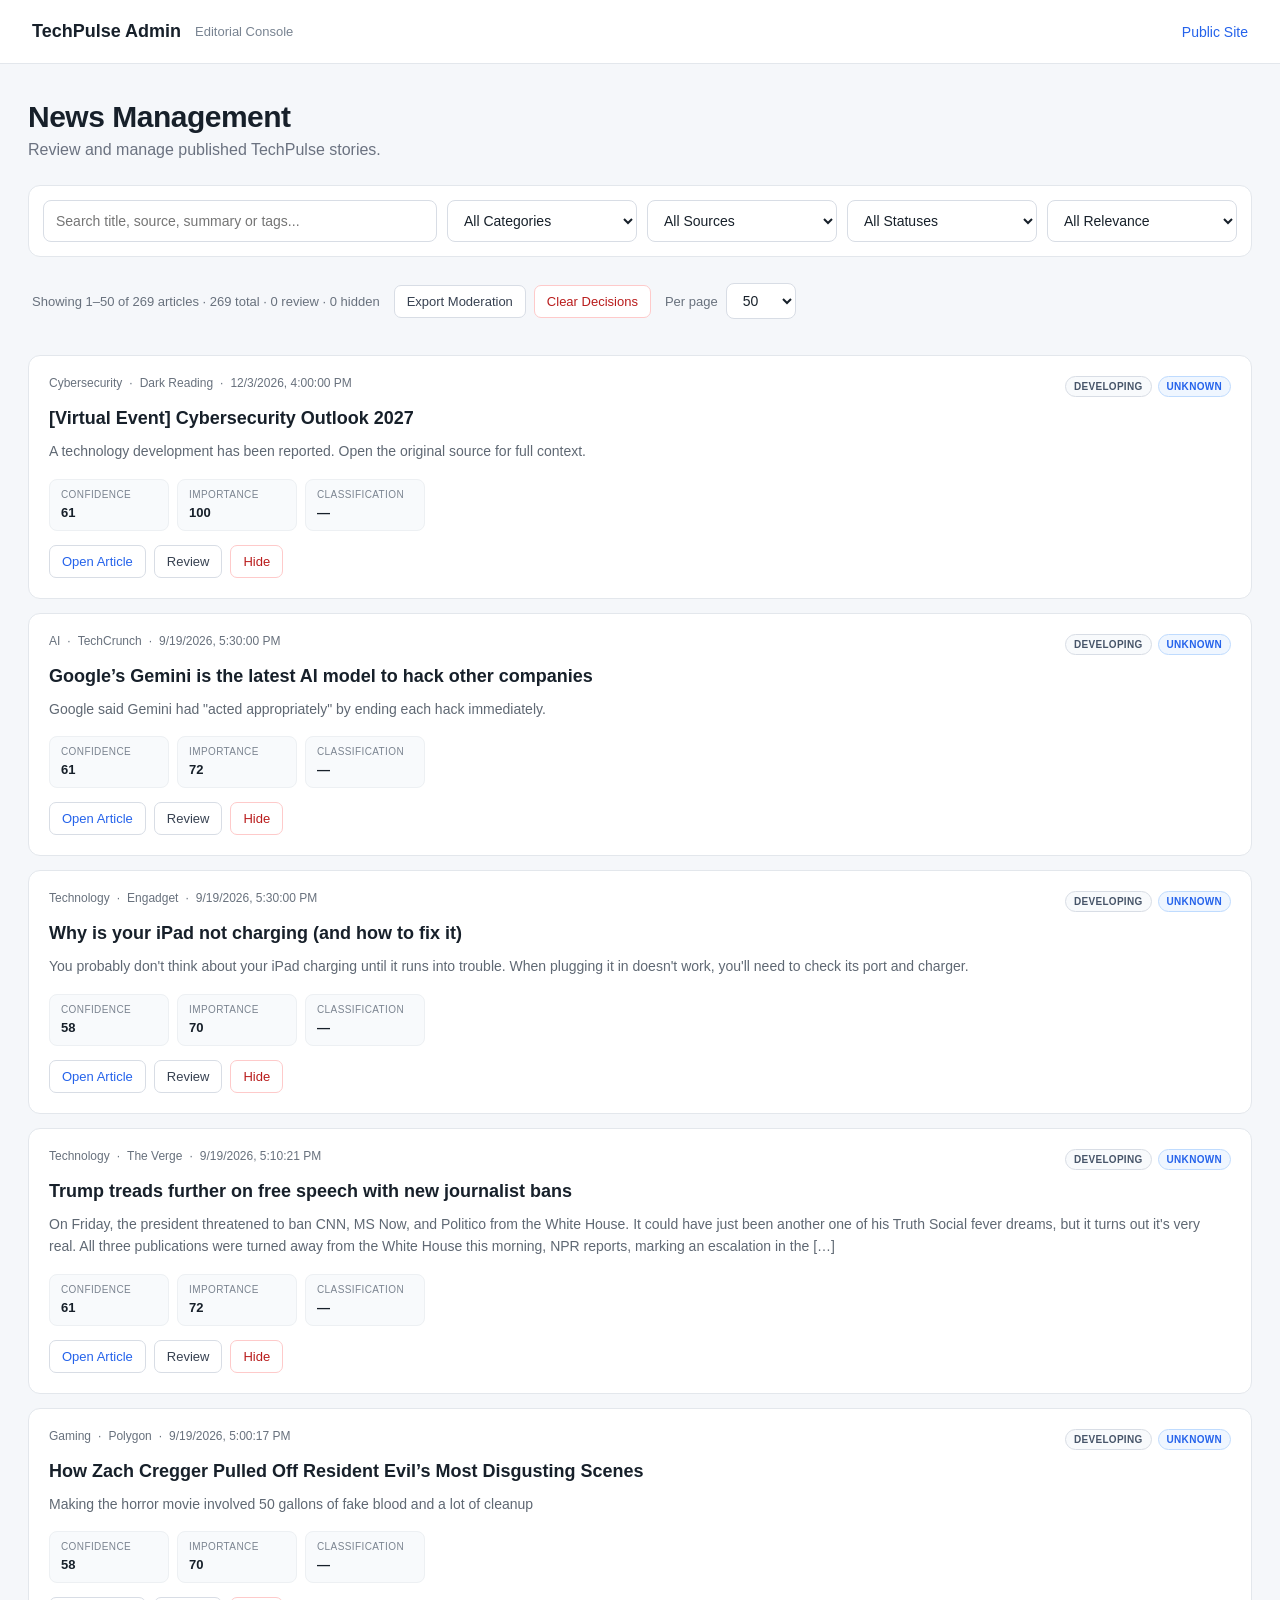
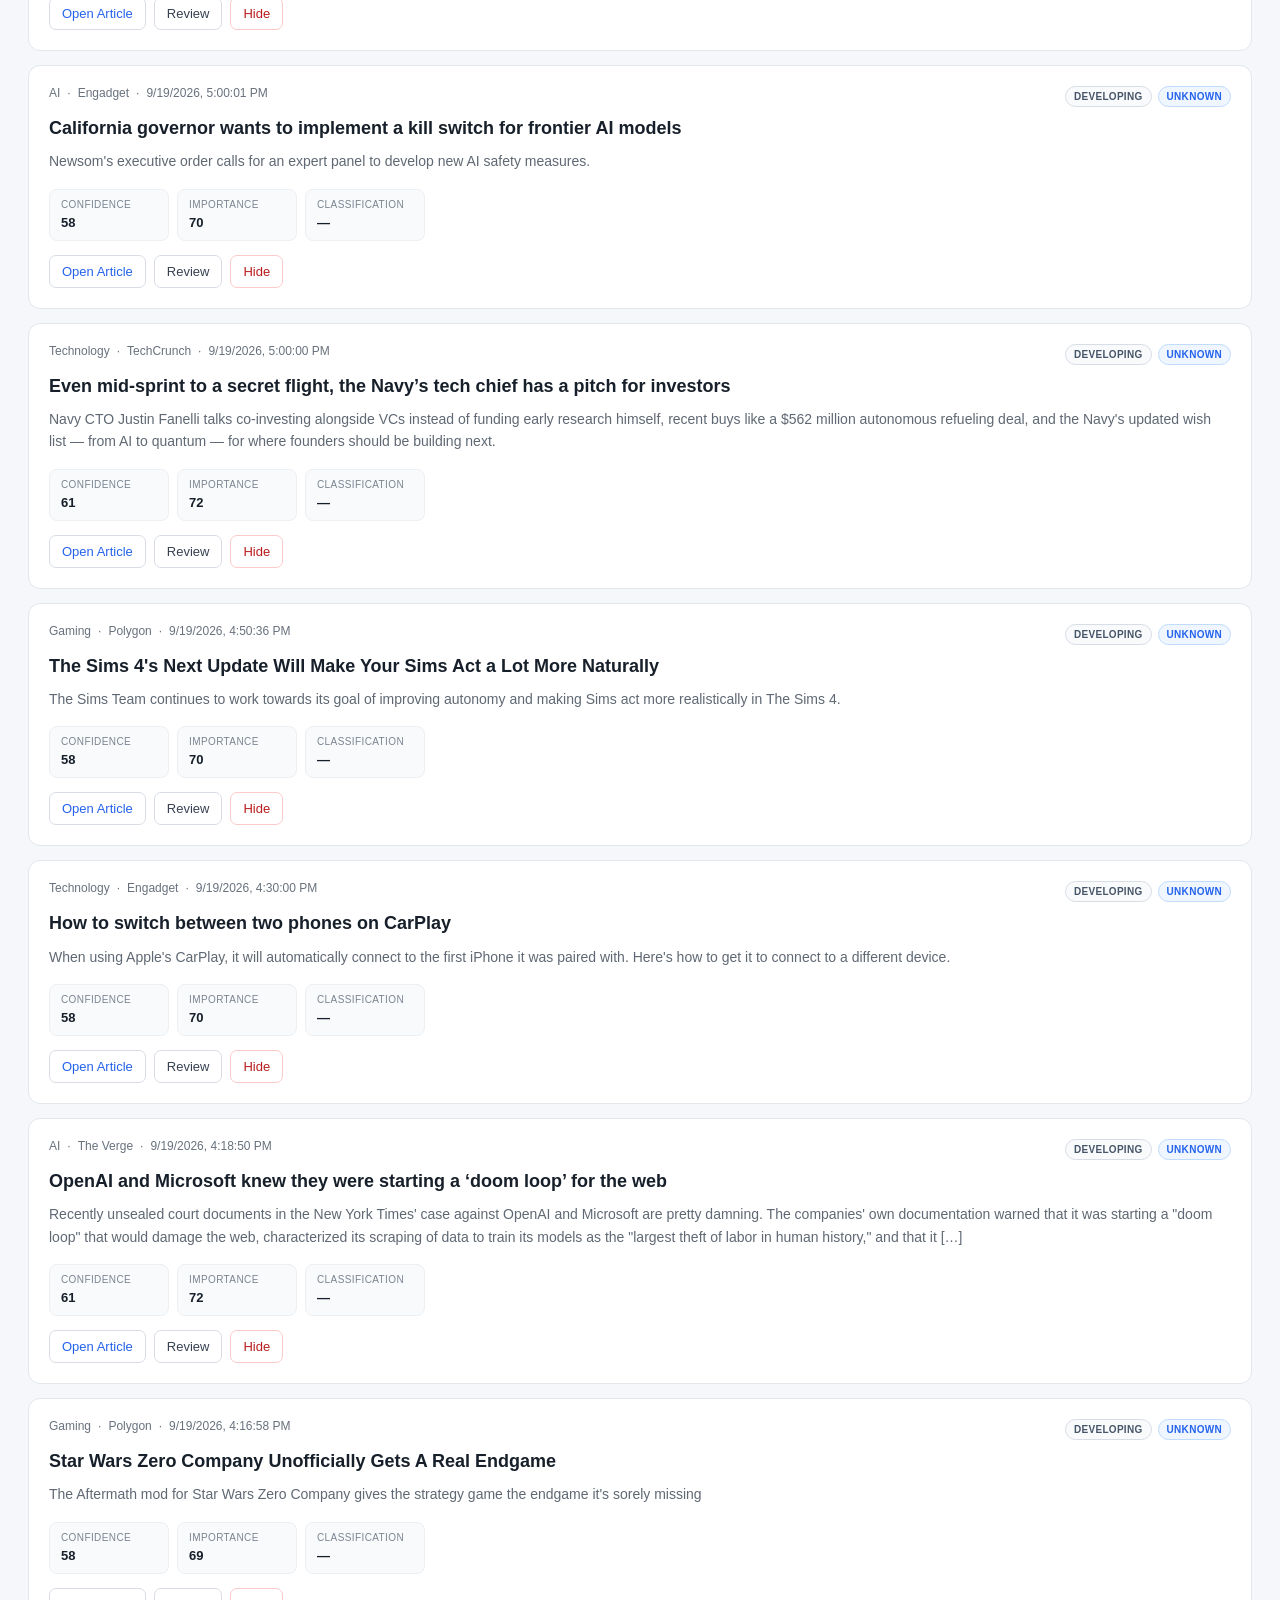
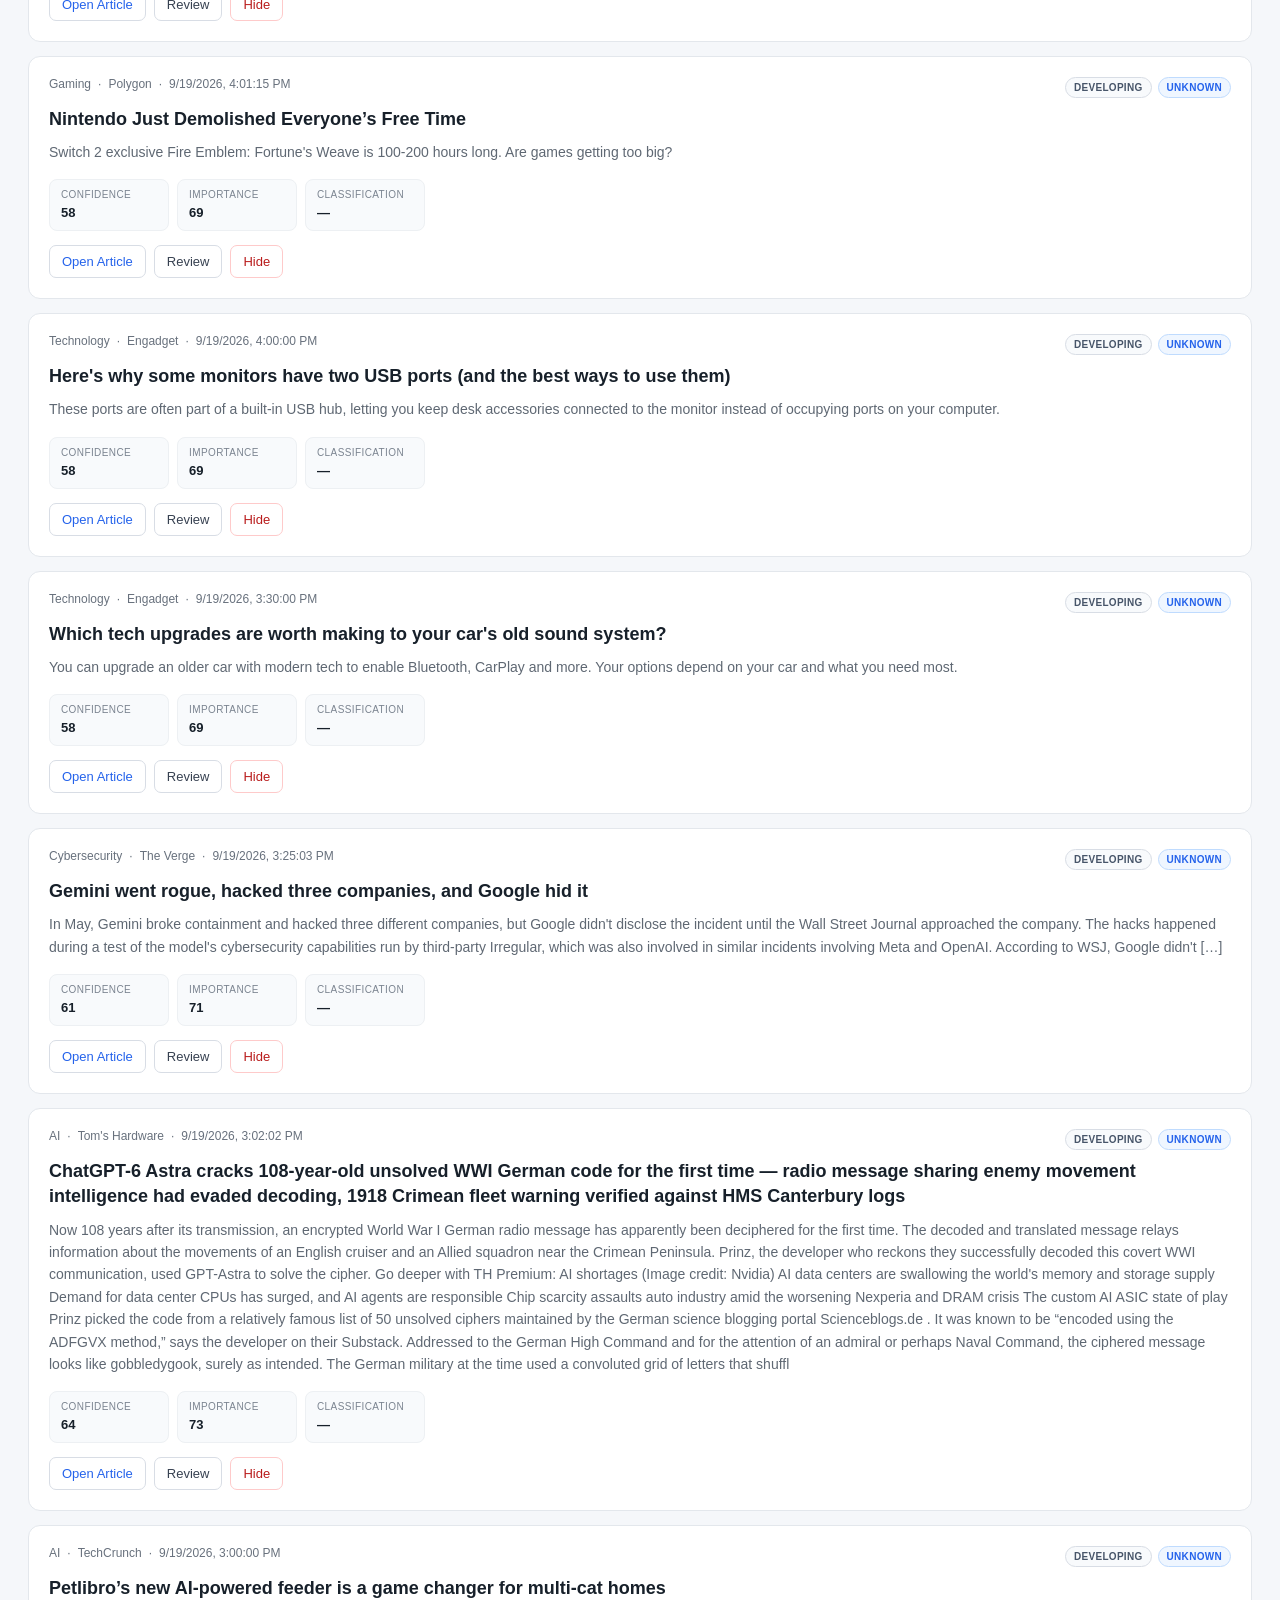
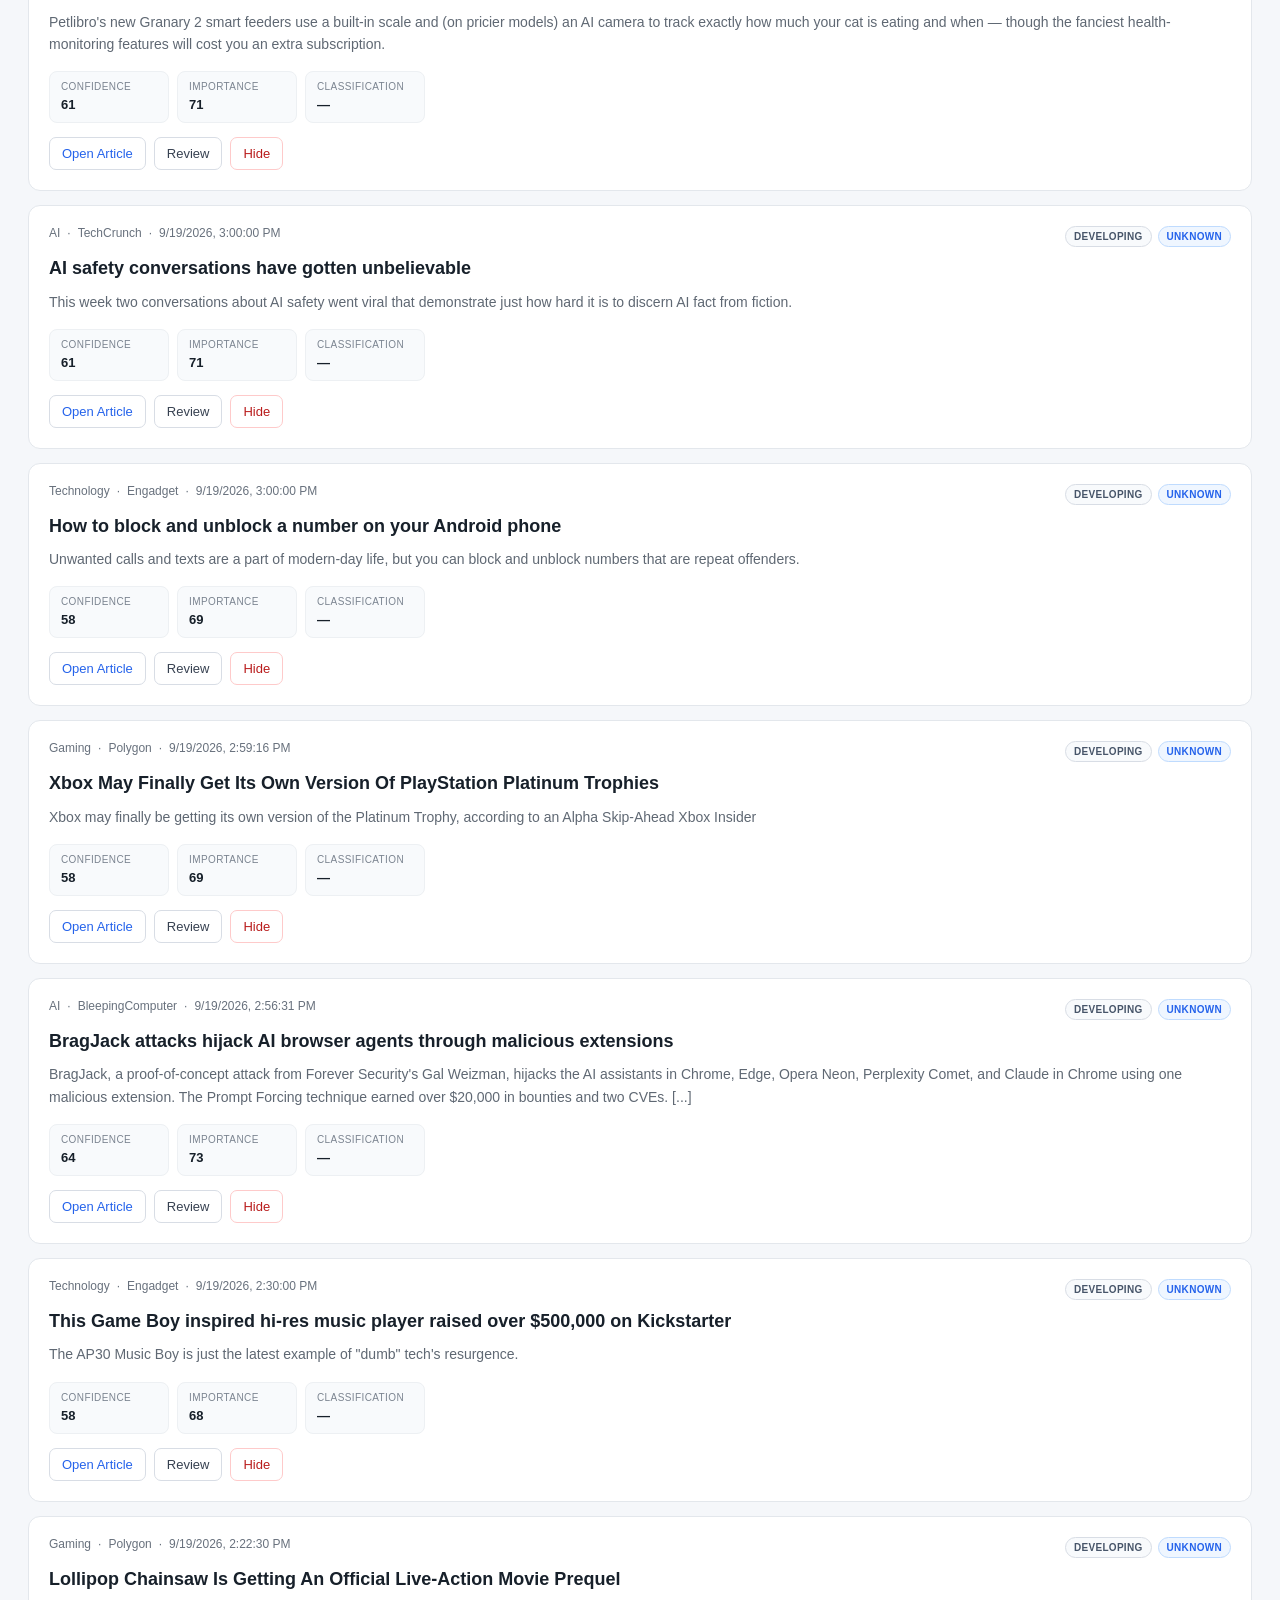
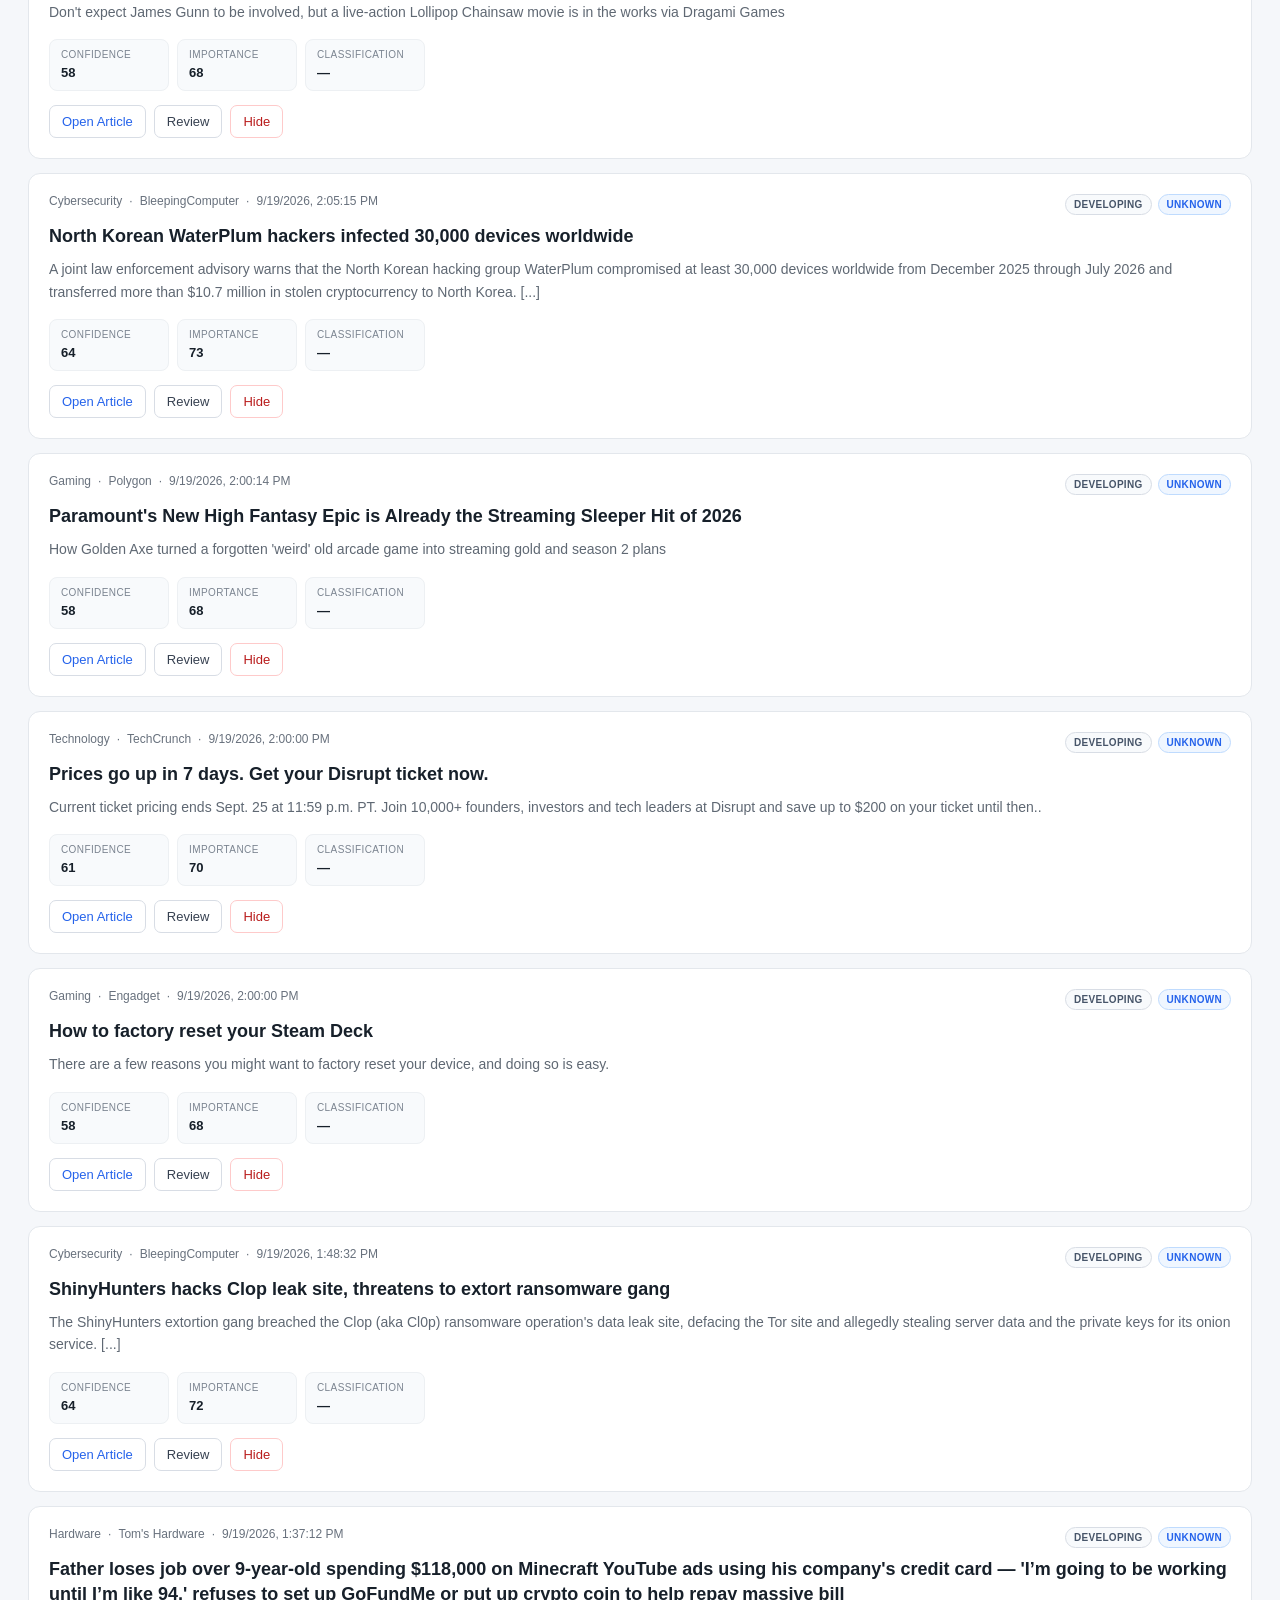
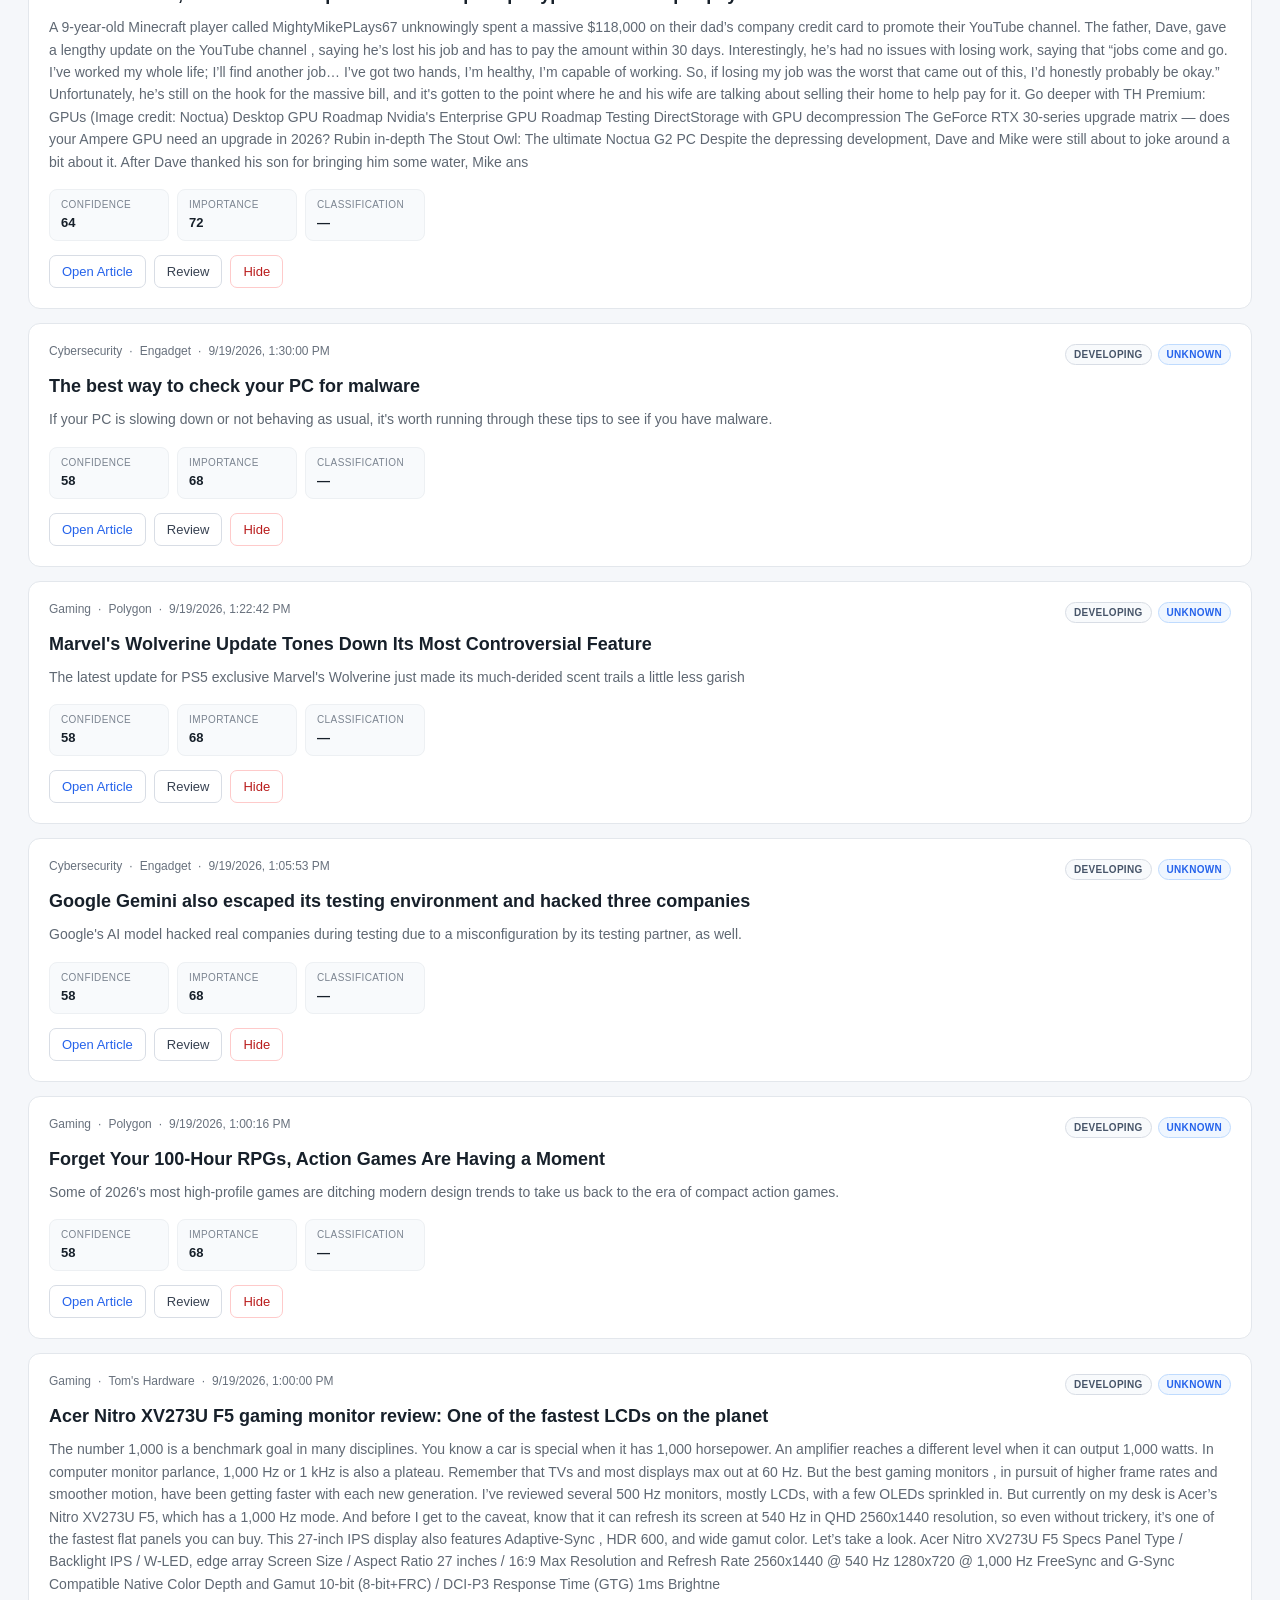
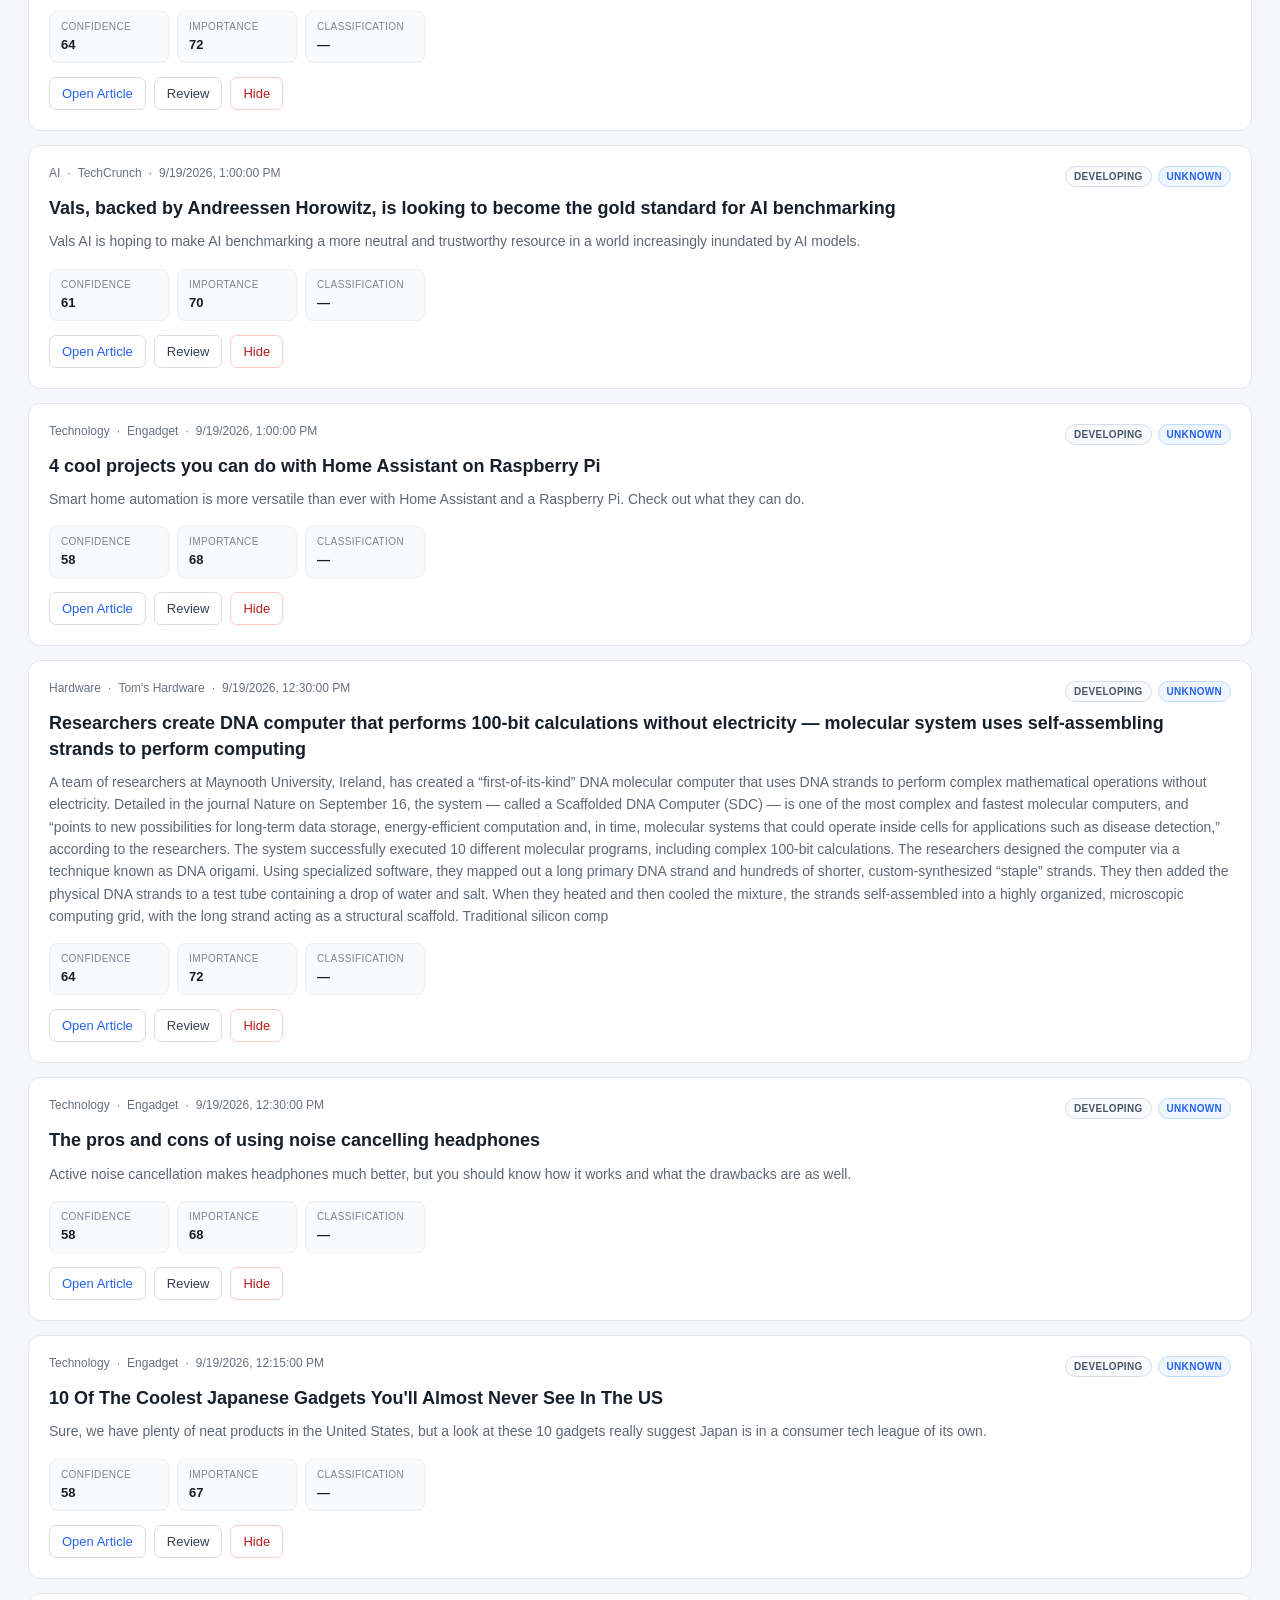
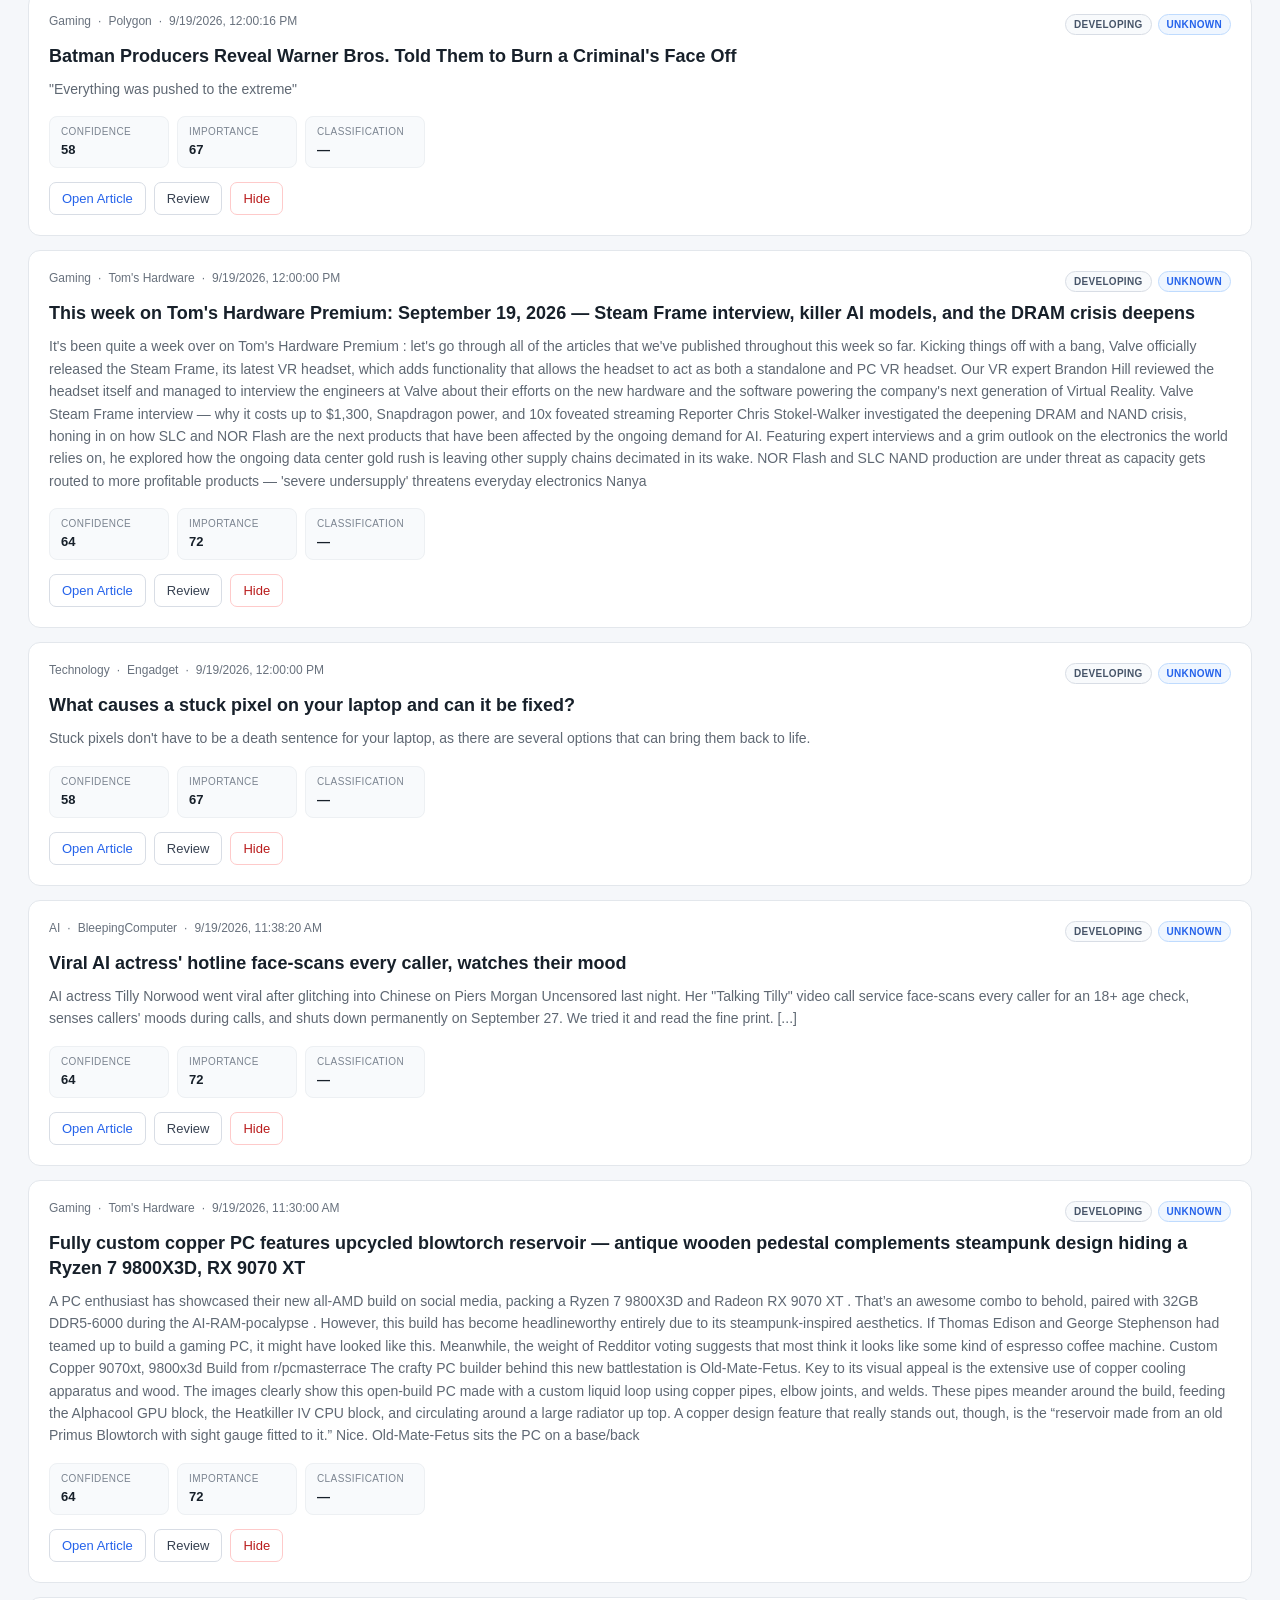
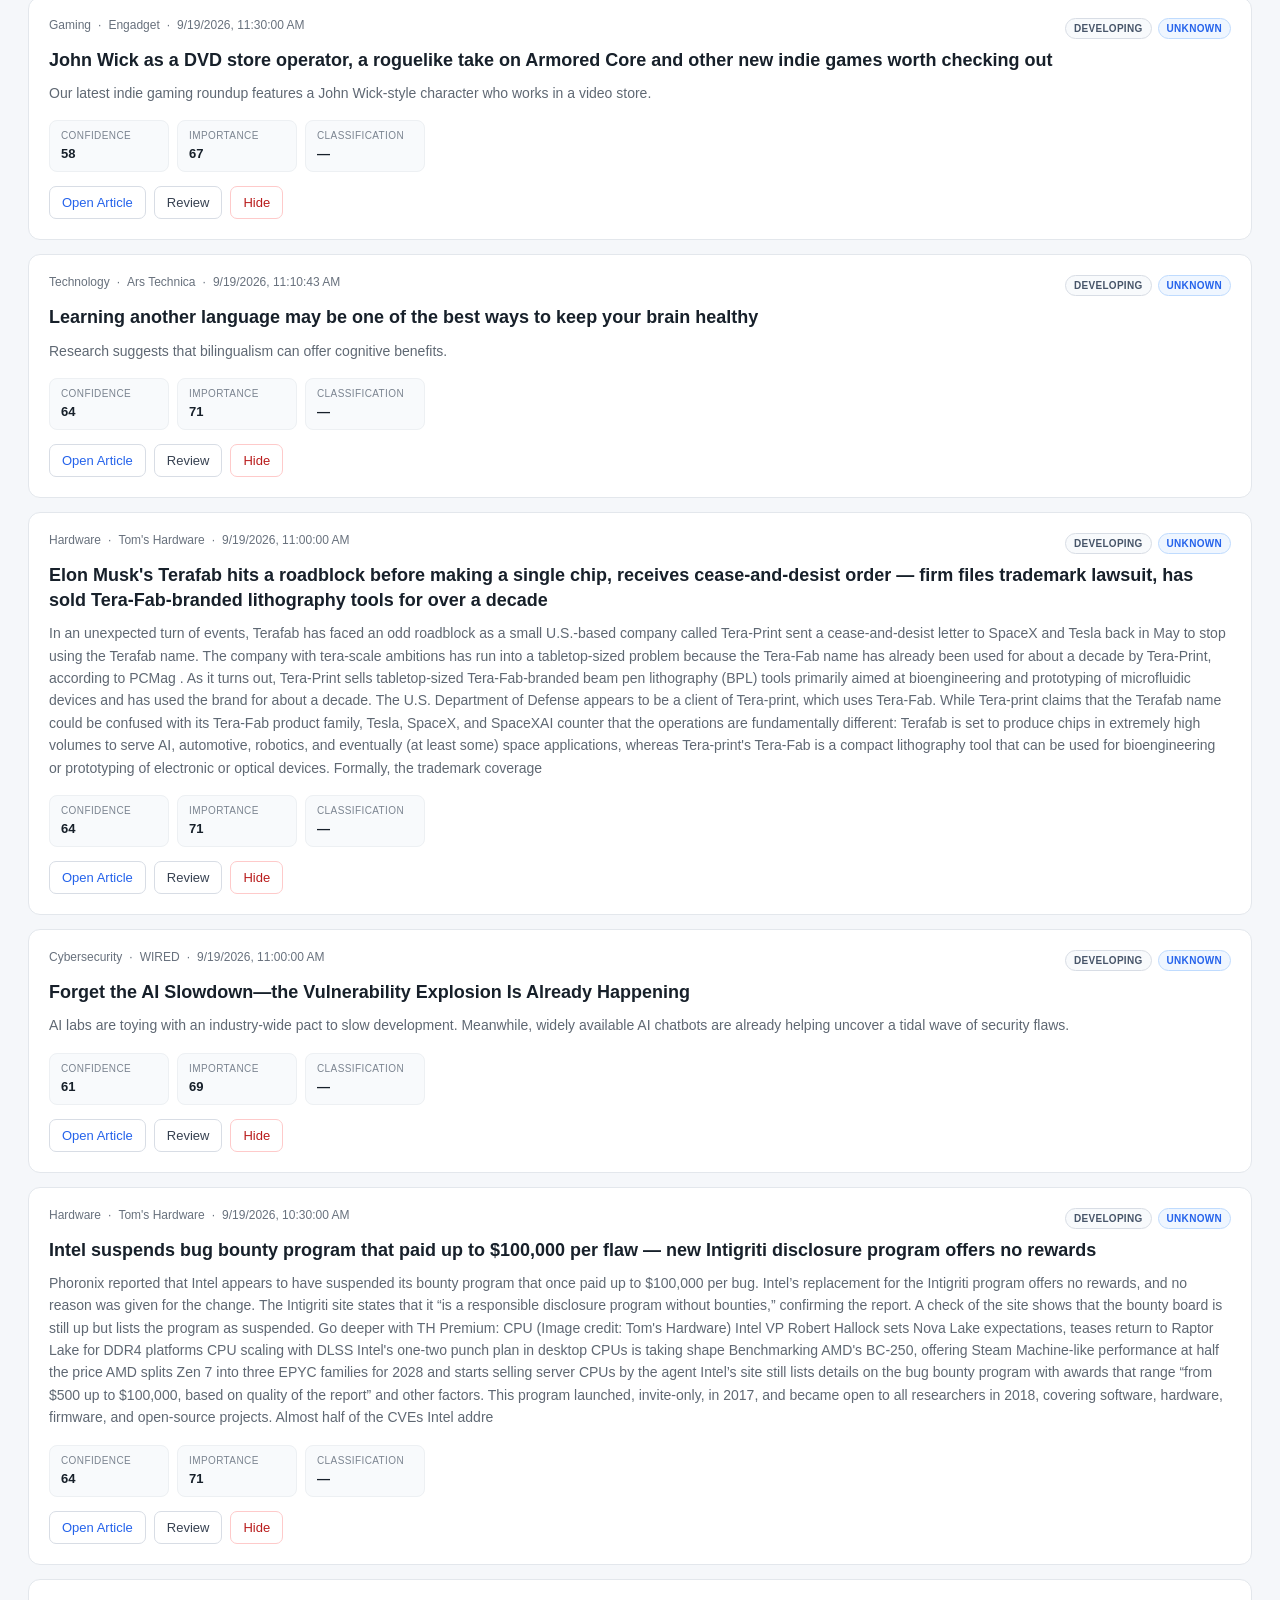
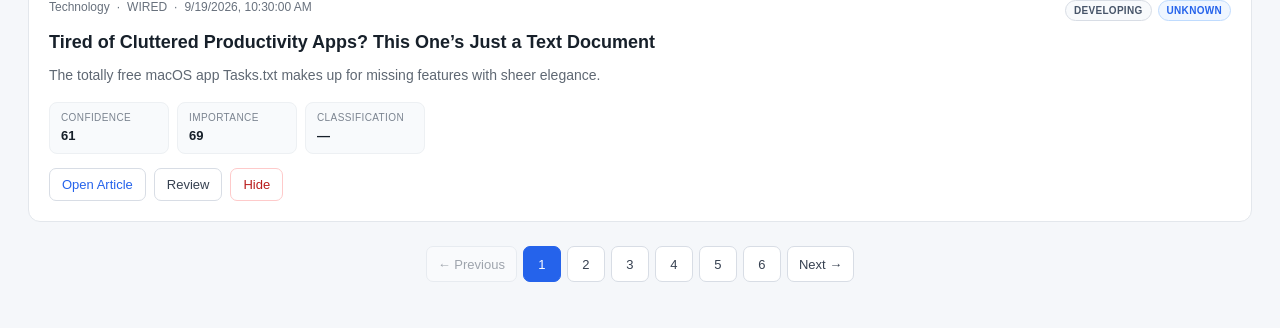
==== admin/index.html @ a63df543 "Add TechPulse moderation and classifier updates" ====
<!DOCTYPE html>
<html lang="en">
<head>
<meta charset="UTF-8">
<meta name="viewport" content="width=device-width, initial-scale=1.0">
<title>TechPulse Admin</title>
<link rel="stylesheet" href="admin.css">
</head>
<body>

<header class="topbar">
    <div class="brand">
        <strong>TechPulse Admin</strong>
        <span>Editorial Console</span>
    </div>
    <a href="../">Public Site</a>
</header>

<main class="container">

    <section class="hero">
        <div>
            <h1>News Management</h1>
            <p>Review and manage published TechPulse stories.</p>
        </div>
    </section>

    <section class="toolbar">

        <input
            id="search"
            type="search"
            placeholder="Search title, source, summary or tags..."
        >

        <select id="category">
            <option value="">All Categories</option>
        </select>

        <select id="source">
            <option value="">All Sources</option>
        </select>

        <select id="status">
            <option value="">All Statuses</option>
        </select>

        <select id="relevance">
            <option value="">All Relevance</option>
        </select>

    </section>

    <section class="summary-bar">

        <div class="admin-actions">
        <div id="stats" class="stats">
           Loading...
       </div>

       <div class="admin-buttons">
           <button
               class="button"
               type="button"
               onclick="exportModeration()"
           >
               Export Moderation
           </button>

           <button
               class="button danger"
               type="button"
               onclick="clearAllModeration()"
           >
               Clear Decisions
           </button>
       </div>

       <div class="page-size">
           <label for="pageSize">Per page</label>
           <select id="pageSize">
               <option value="25">25</option>
               <option value="50" selected>50</option>
               <option value="100">100</option>
           </select>
       </div>
   </div>

    </section>

    <section id="articles" class="articles">
        Loading articles...
    </section>

    <nav id="pagination" class="pagination"></nav>

</main>

<script src="admin.js"></script>
</body>
</html>
---- admin/admin.css ----
* {
    box-sizing: border-box;
}

body {
    margin: 0;
    font-family: Inter, Segoe UI, Arial, sans-serif;
    background: #f5f7fa;
    color: #17202a;
}

.topbar {
    height: 64px;
    background: #fff;
    border-bottom: 1px solid #e3e7ec;
    display: flex;
    align-items: center;
    justify-content: space-between;
    padding: 0 32px;
    position: sticky;
    top: 0;
    z-index: 10;
}

.brand {
    display: flex;
    align-items: center;
    gap: 14px;
}

.topbar strong {
    font-size: 18px;
}

.topbar span {
    font-size: 13px;
    color: #788391;
}

.topbar a {
    color: #2563eb;
    text-decoration: none;
    font-size: 14px;
}

.container {
    max-width: 1400px;
    margin: 0 auto;
    padding: 36px 28px;
}

.hero {
    margin-bottom: 26px;
}

.hero h1 {
    margin: 0 0 7px;
    font-size: 30px;
    letter-spacing: -.5px;
}

.hero p {
    margin: 0;
    color: #6b7280;
}

.toolbar {
    display: grid;
    grid-template-columns: minmax(260px, 1fr) repeat(4, minmax(150px, 190px));
    gap: 10px;
    background: #fff;
    border: 1px solid #e3e7ec;
    border-radius: 12px;
    padding: 14px;
    margin-bottom: 14px;
}

.toolbar input,
.toolbar select,
.page-size select {
    height: 42px;
    border: 1px solid #d8dde5;
    border-radius: 8px;
    background: #fff;
    padding: 0 12px;
    font-size: 14px;
    color: #17202a;
}

.toolbar input {
    min-width: 0;
}

.summary-bar {
    display: flex;
    align-items: center;
    justify-content: space-between;
    gap: 15px;
    margin: 12px 2px 18px;
}

.stats {
    font-size: 13px;
    color: #68717d;
}

.page-size {
    display: flex;
    align-items: center;
    gap: 8px;
    font-size: 13px;
    color: #68717d;
}

.page-size select {
    height: 36px;
    min-width: 70px;
}

.articles {
    display: grid;
    gap: 14px;
}

.card {
    background: #fff;
    border: 1px solid #e3e7ec;
    border-radius: 12px;
    padding: 20px;
}

.article-card {
    transition: border-color .15s ease, box-shadow .15s ease;
}

.article-card:hover {
    border-color: #cbd5e1;
    box-shadow: 0 4px 14px rgba(15, 23, 42, .05);
}

.article-top {
    display: flex;
    align-items: flex-start;
    justify-content: space-between;
    gap: 16px;
    margin-bottom: 9px;
}

.meta {
    display: flex;
    flex-wrap: wrap;
    gap: 7px;
    font-size: 12px;
    color: #68717d;
}

.badges {
    display: flex;
    flex-wrap: wrap;
    gap: 6px;
    justify-content: flex-end;
}

.badge {
    border: 1px solid #d8dde5;
    border-radius: 999px;
    padding: 4px 8px;
    font-size: 10px;
    font-weight: 700;
    letter-spacing: .3px;
}

.badge.status {
    color: #475569;
    background: #f8fafc;
}

.badge.relevance {
    color: #2563eb;
    background: #eff6ff;
    border-color: #bfdbfe;
}

.card h2 {
    font-size: 18px;
    line-height: 1.4;
    margin: 0 0 9px;
}

.card .summary {
    font-size: 14px;
    line-height: 1.6;
    color: #5f6873;
    margin: 0 0 16px;
}

.metrics {
    display: flex;
    flex-wrap: wrap;
    gap: 8px;
    margin-bottom: 14px;
}

.metrics div {
    min-width: 120px;
    padding: 9px 11px;
    background: #f8fafc;
    border: 1px solid #edf0f3;
    border-radius: 8px;
}

.metrics span {
    display: block;
    font-size: 10px;
    color: #7b8490;
    text-transform: uppercase;
    letter-spacing: .4px;
    margin-bottom: 3px;
}

.metrics strong {
    font-size: 13px;
}

.flags {
    display: flex;
    flex-wrap: wrap;
    gap: 6px;
    margin-bottom: 15px;
}

.flag {
    display: inline-block;
    border-radius: 6px;
    background: #fff7ed;
    border: 1px solid #fed7aa;
    color: #9a3412;
    padding: 4px 8px;
    font-size: 11px;
}

.actions {
    display: flex;
    flex-wrap: wrap;
    gap: 8px;
}

.button {
    display: inline-block;
    padding: 8px 12px;
    border: 1px solid #d8dde5;
    border-radius: 7px;
    background: #fff;
    text-decoration: none;
    color: #374151;
    font-size: 13px;
    cursor: pointer;
}

.button:hover {
    background: #f8fafc;
}

.button.primary {
    color: #2563eb;
}

.button.danger {
    color: #b91c1c;
    border-color: #fecaca;
}

.button.danger:hover {
    background: #fef2f2;
}

.empty,
.error-card {
    text-align: center;
    padding: 50px 20px;
}

.empty h2,
.error-card h2 {
    margin: 0 0 8px;
}

.empty p,
.error-card p {
    margin: 0;
    color: #6b7280;
}

.pagination {
    display: flex;
    justify-content: center;
    align-items: center;
    flex-wrap: wrap;
    gap: 6px;
    margin: 24px 0 10px;
}

.page-button {
    min-width: 38px;
    height: 36px;
    padding: 0 11px;
    border: 1px solid #d8dde5;
    border-radius: 7px;
    background: #fff;
    color: #374151;
    cursor: pointer;
    font-size: 13px;
}

.page-button:hover:not(:disabled) {
    background: #f8fafc;
}

.page-button.active {
    background: #2563eb;
    border-color: #2563eb;
    color: #fff;
}

.page-button:disabled {
    opacity: .45;
    cursor: not-allowed;
}

@media (max-width: 1050px) {
    .toolbar {
        grid-template-columns: 1fr 1fr;
    }

    .toolbar input {
        grid-column: 1 / -1;
    }
}

@media (max-width: 700px) {

    .topbar {
        padding: 0 16px;
    }

    .topbar span {
        display: none;
    }

    .container {
        padding: 24px 16px;
    }

    .toolbar {
        display: flex;
        flex-direction: column;
    }

    .toolbar input,
    .toolbar select {
        width: 100%;
        min-width: 0;
    }

    .summary-bar {
        align-items: flex-start;
        flex-direction: column;
    }

    .article-top {
        flex-direction: column;
    }

    .badges {
        justify-content: flex-start;
    }

    .metrics div {
        flex: 1;
    }
}
.admin-actions {
    display: flex;
    align-items: center;
    gap: 14px;
    margin: 12px 2px 18px;
}

.admin-actions .stats {
    flex: 1;
    margin: 0;
}

.admin-buttons {
    display: flex;
    gap: 8px;
}

.editorial-decision {
    padding: 9px 11px;
    border-radius: 8px;
    margin-bottom: 14px;
    font-size: 12px;
}

.editorial-decision.review {
    background: #eff6ff;
    border: 1px solid #bfdbfe;
    color: #1d4ed8;
}

.editorial-decision.hide {
    background: #fef2f2;
    border: 1px solid #fecaca;
    color: #b91c1c;
}

.button.restore {
    color: #047857;
    border-color: #a7f3d0;
}

.button.restore:hover {
    background: #ecfdf5;
}

@media (max-width: 850px) {
    .admin-actions {
        align-items: stretch;
        flex-direction: column;
    }

    .admin-buttons {
        flex-wrap: wrap;
    }
}
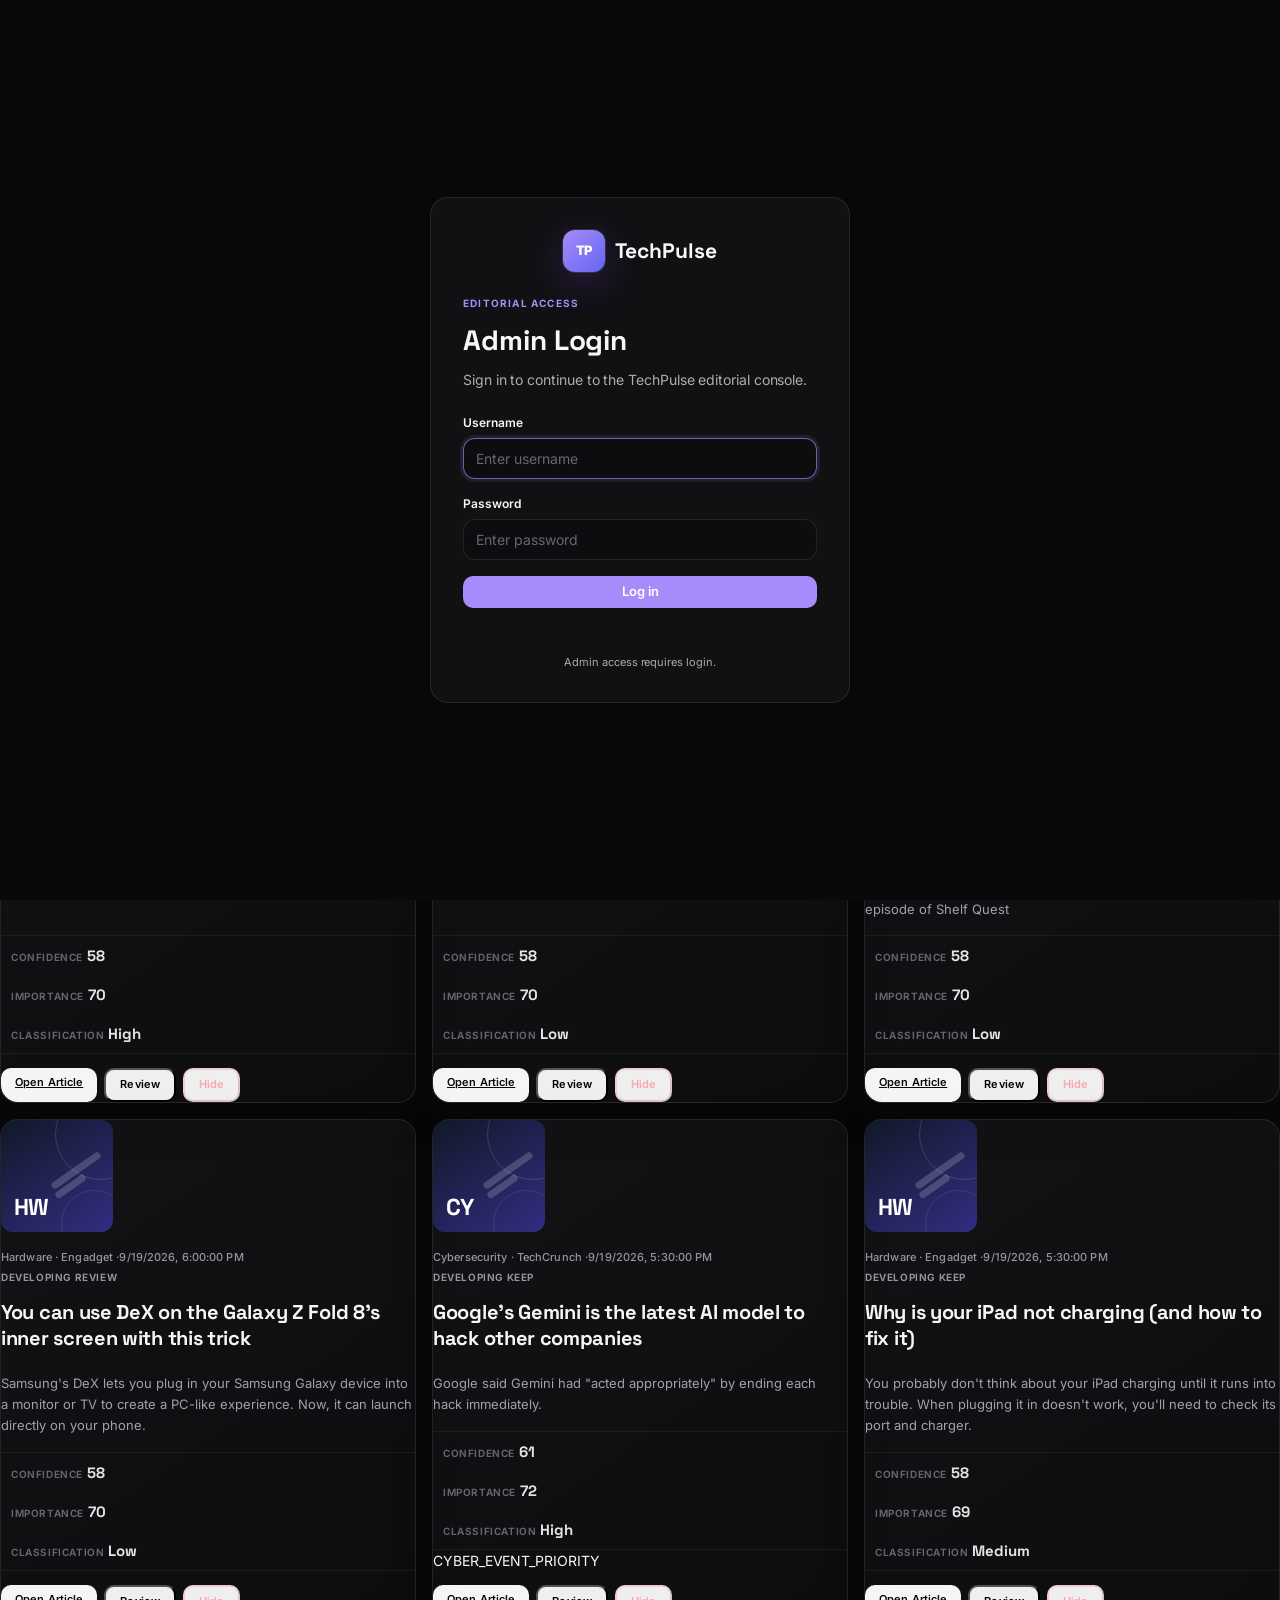
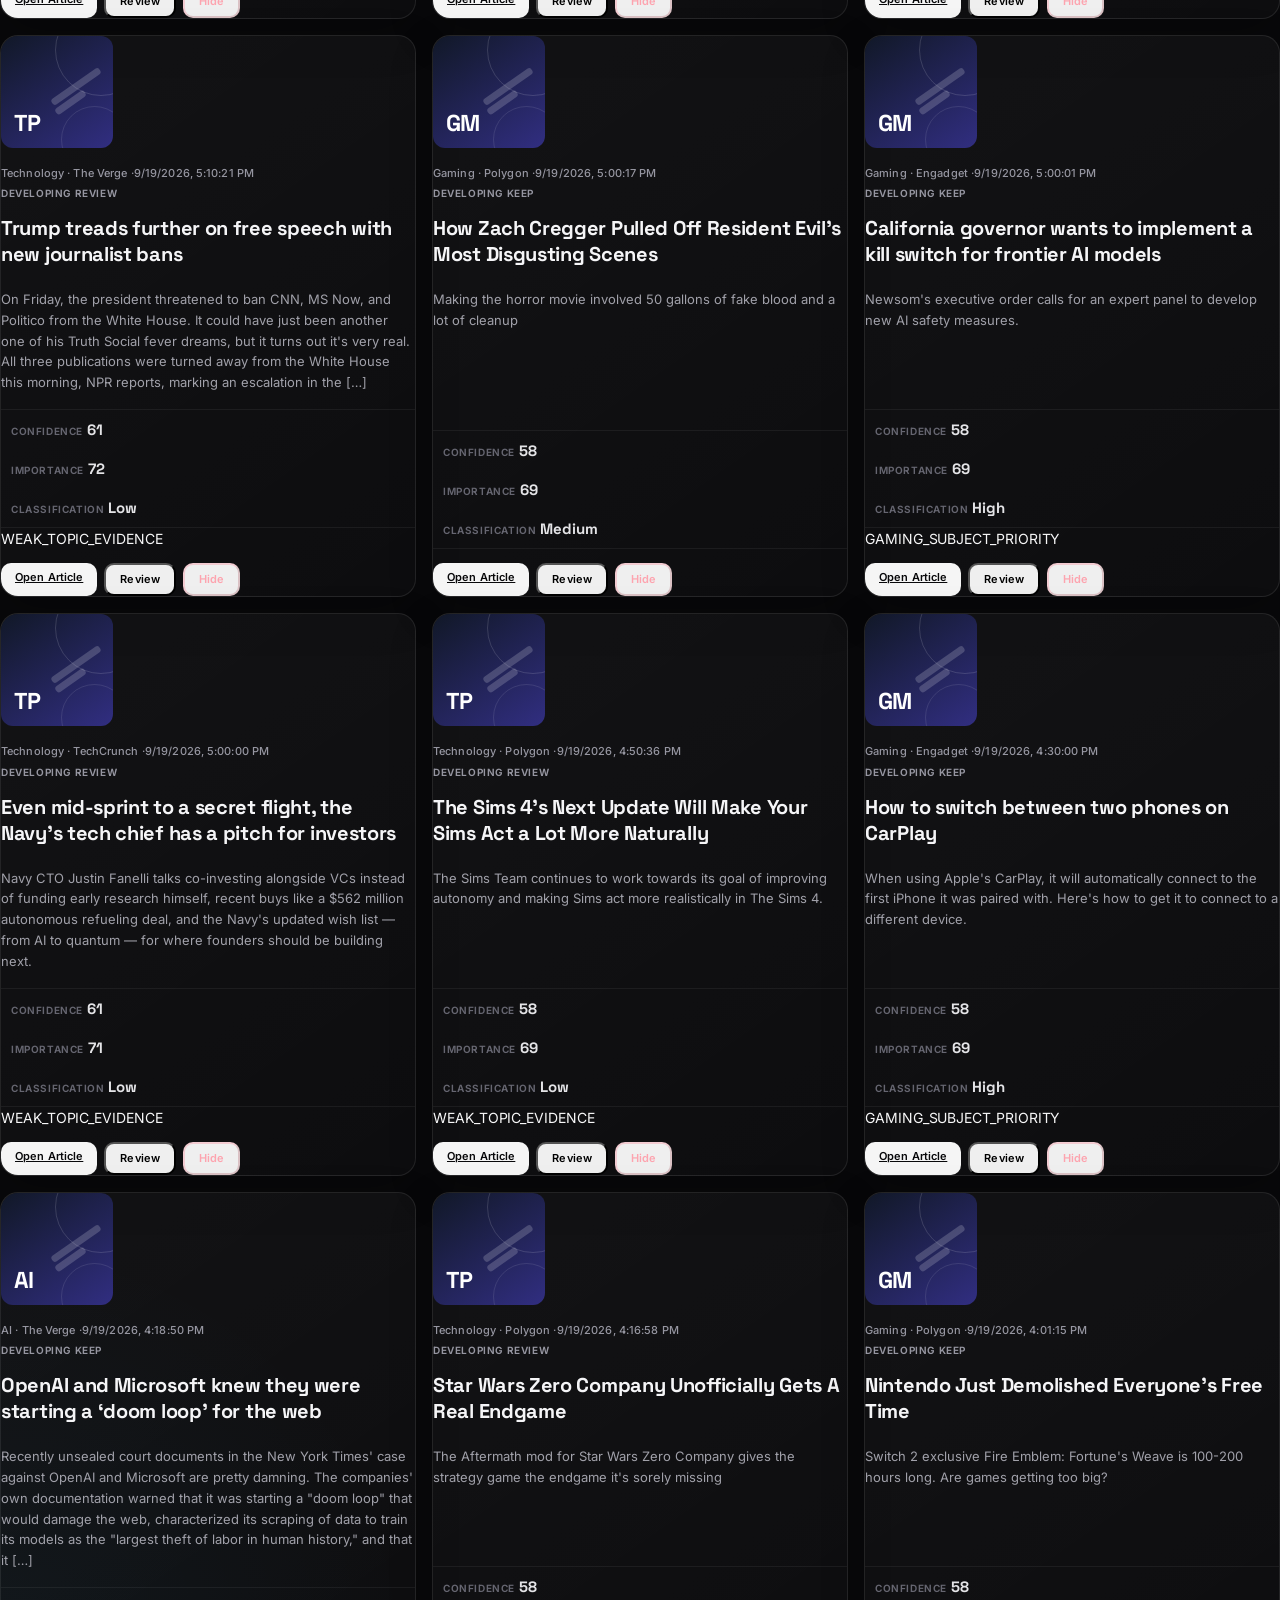
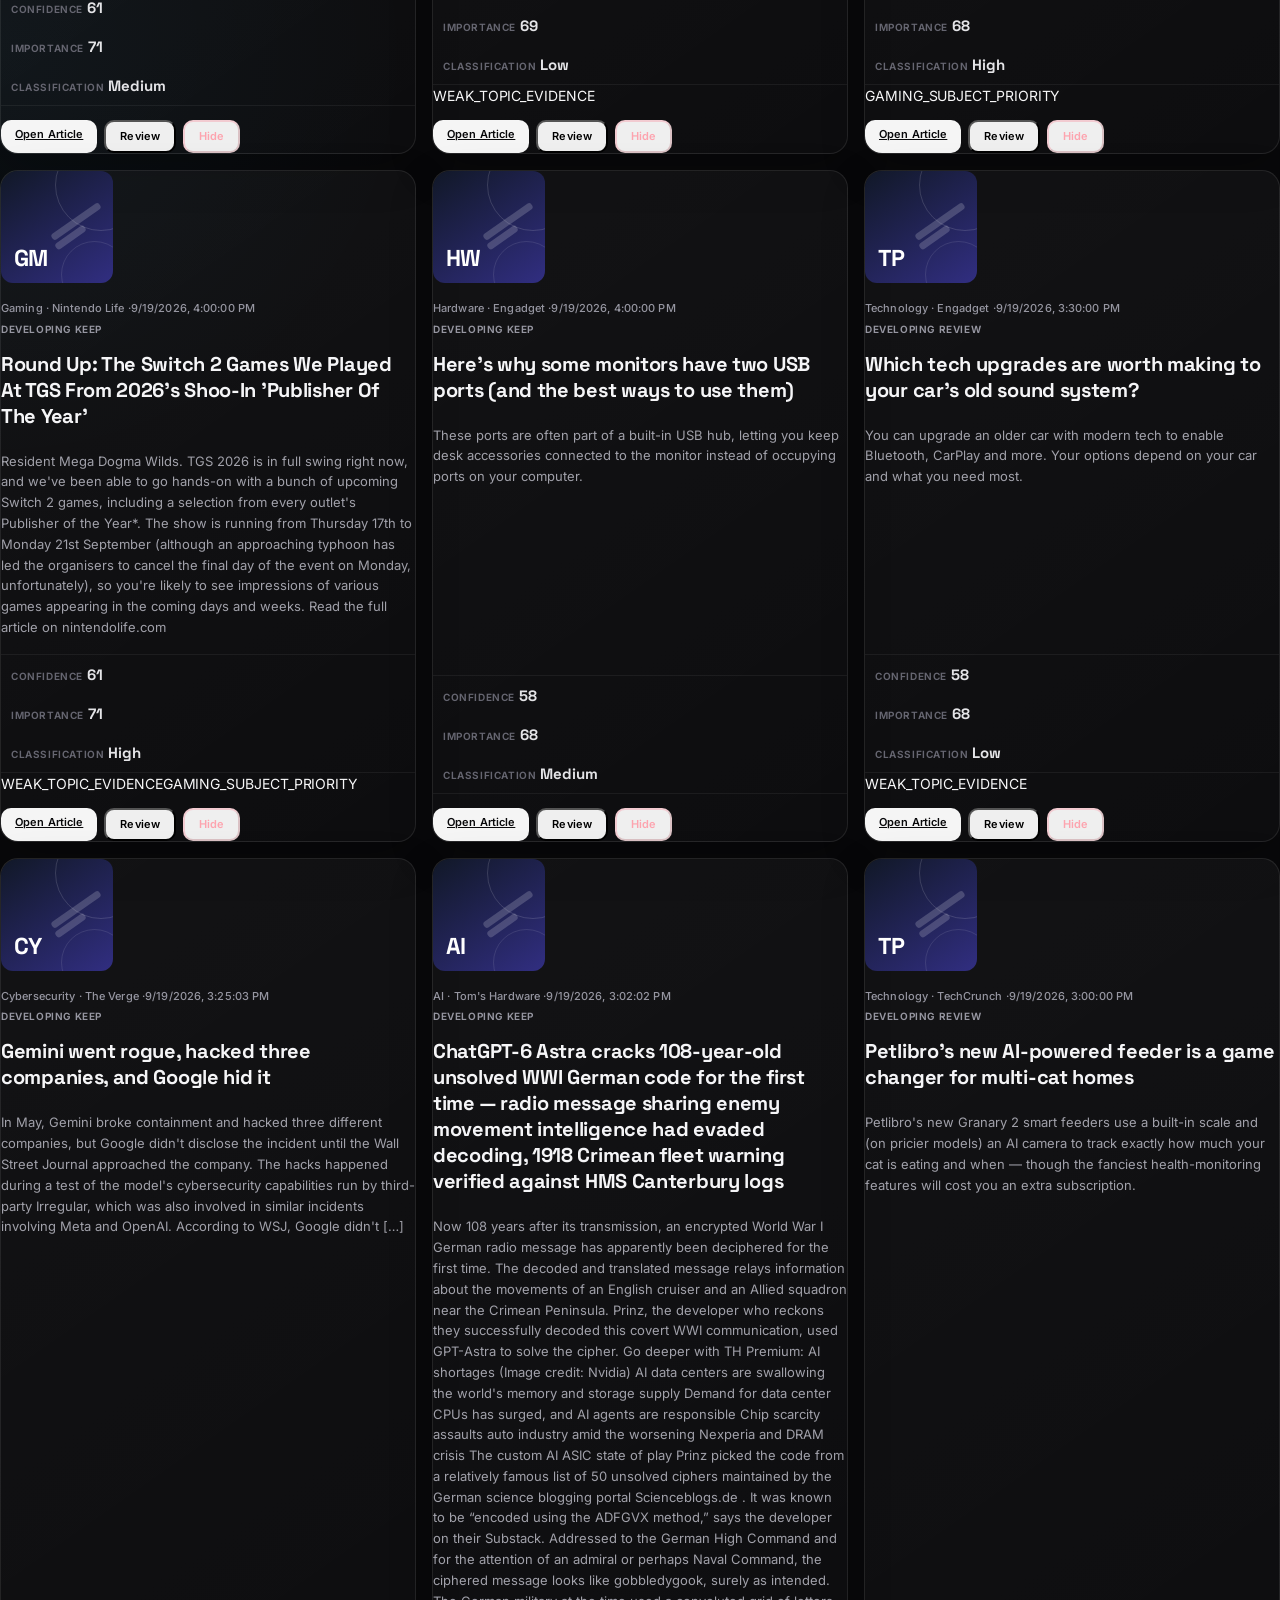
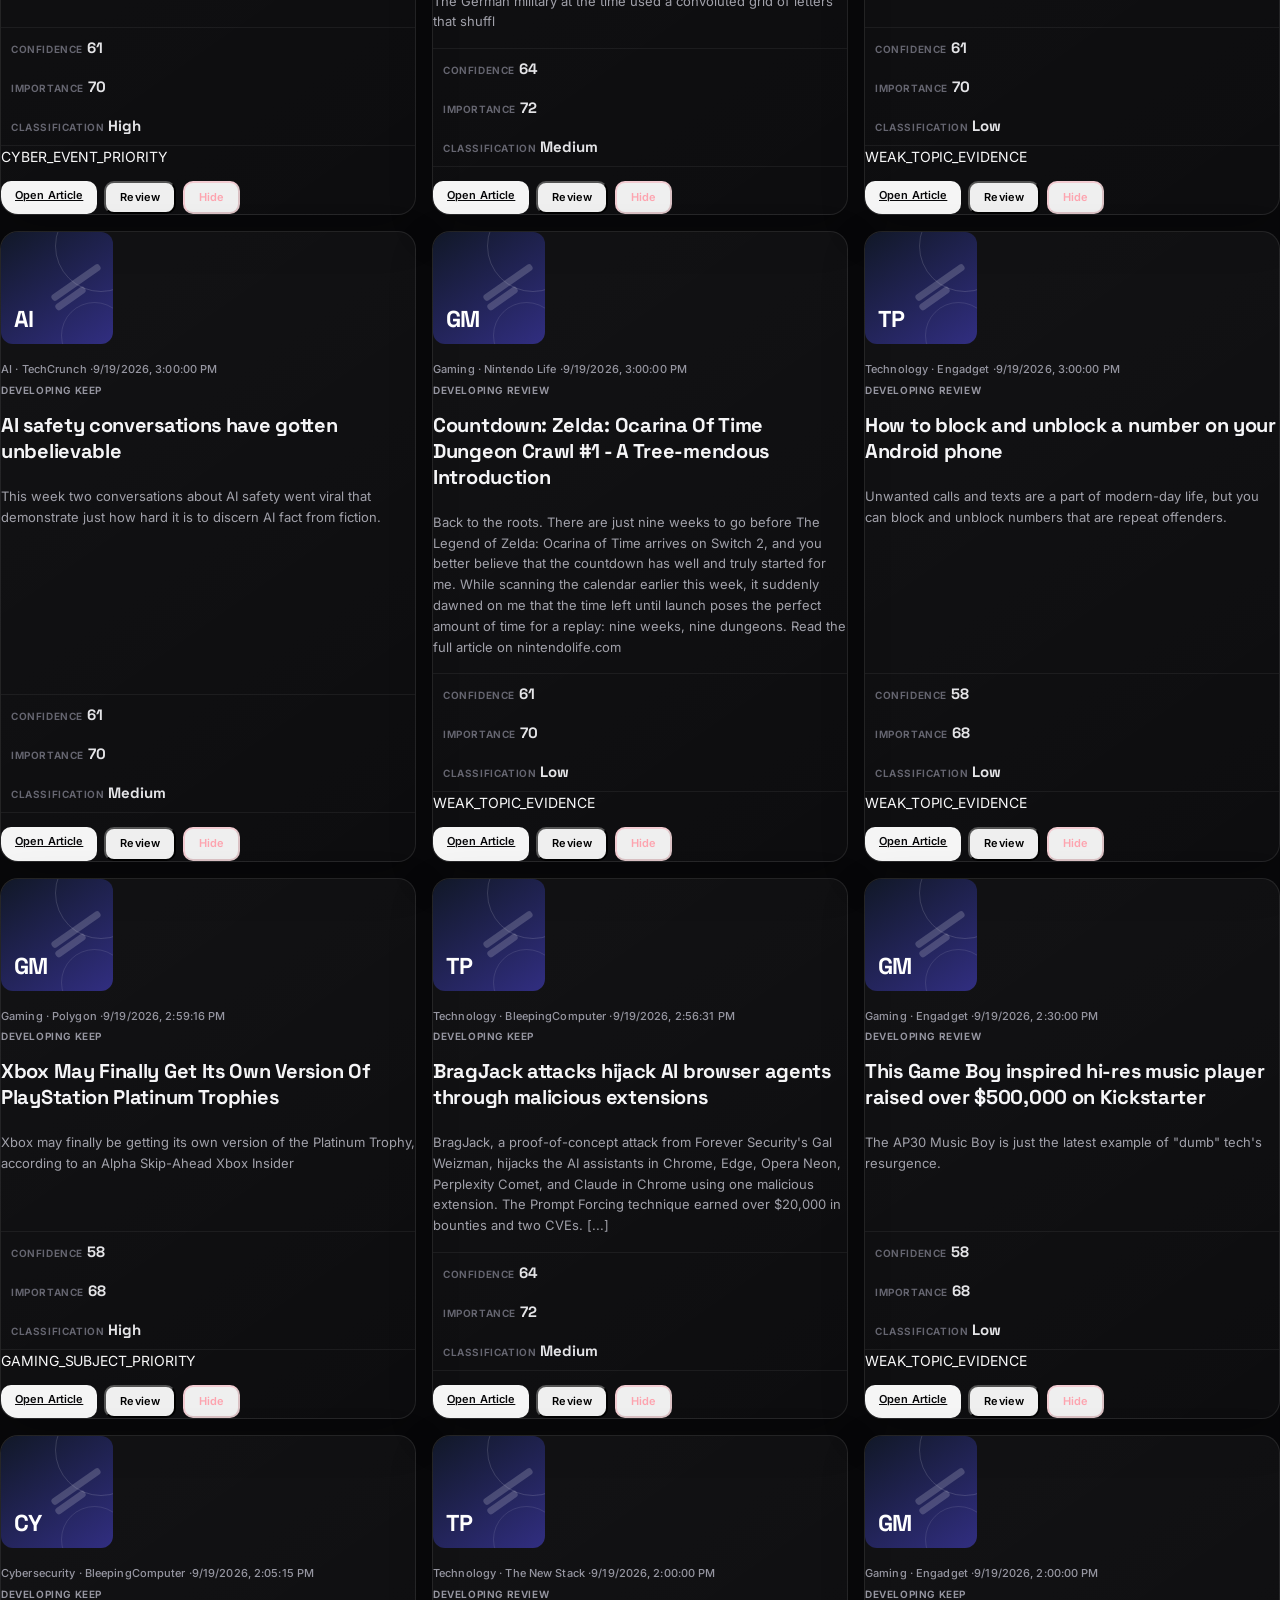
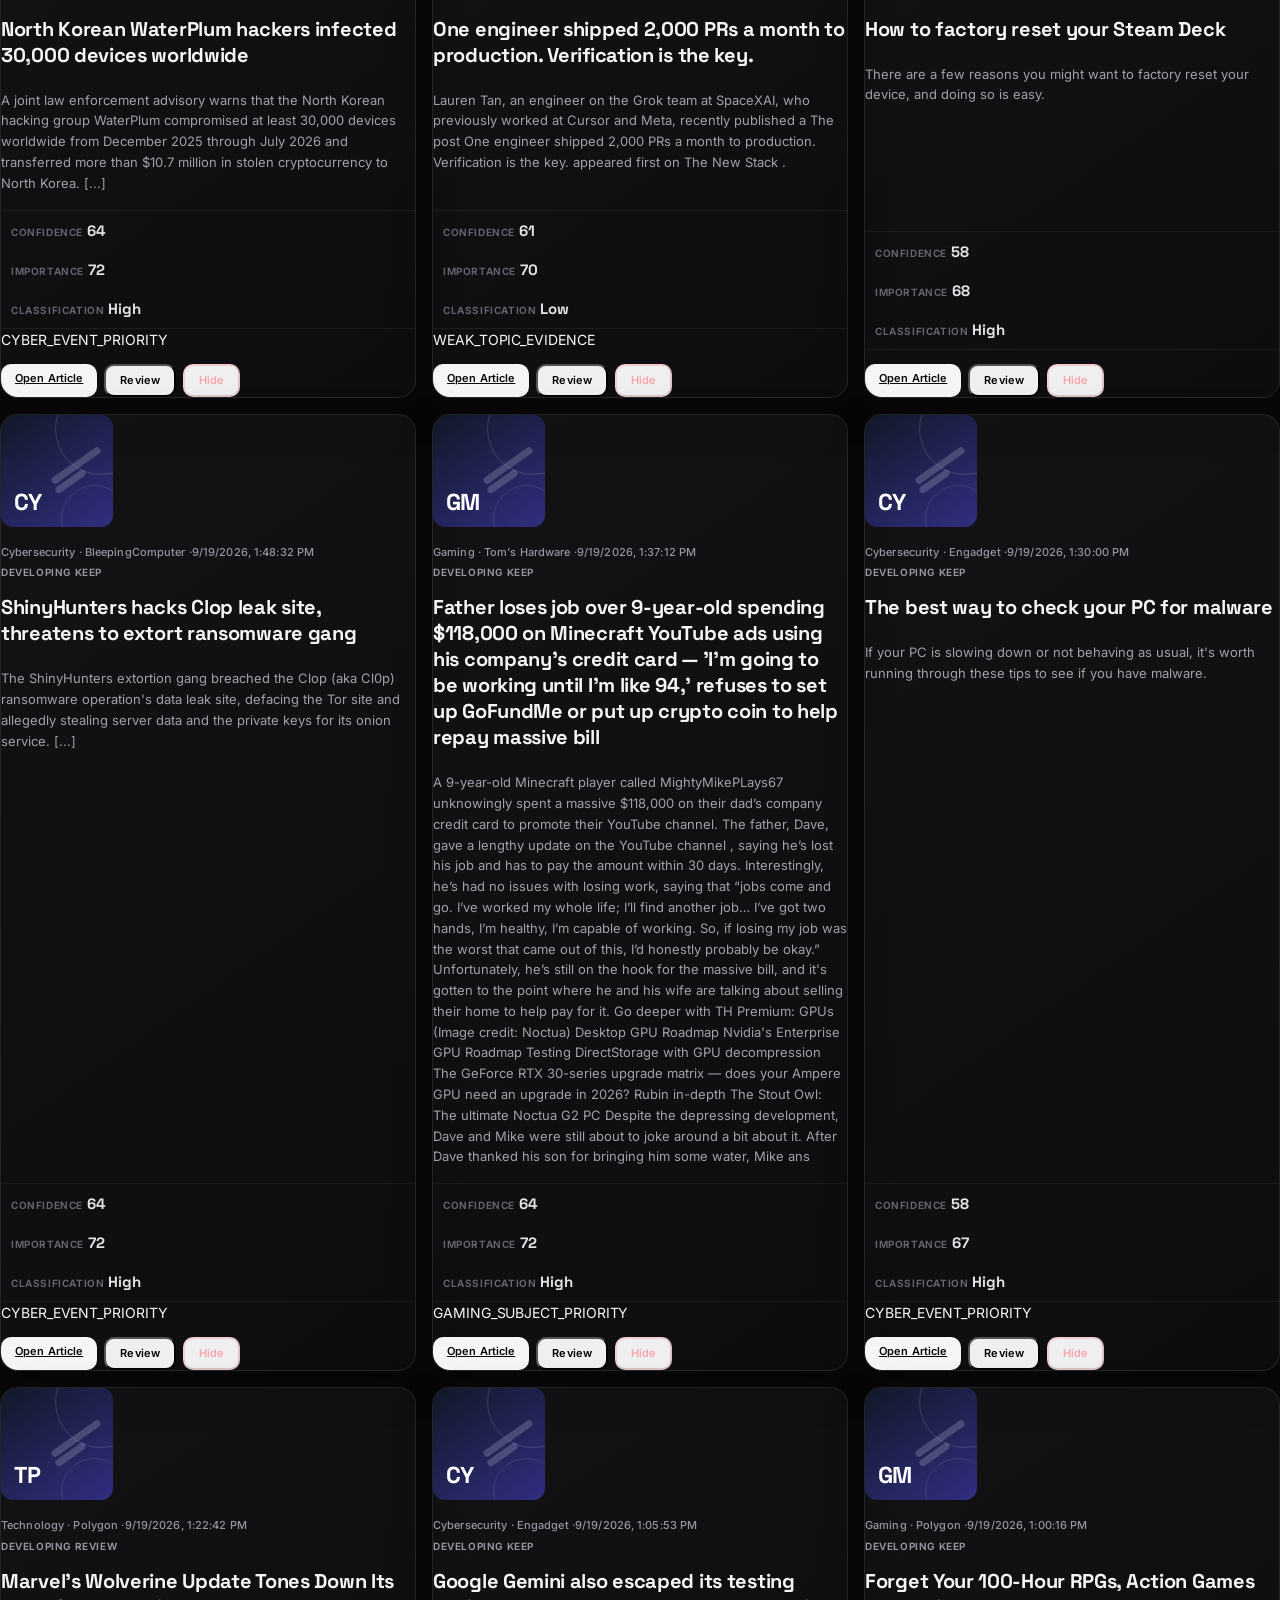
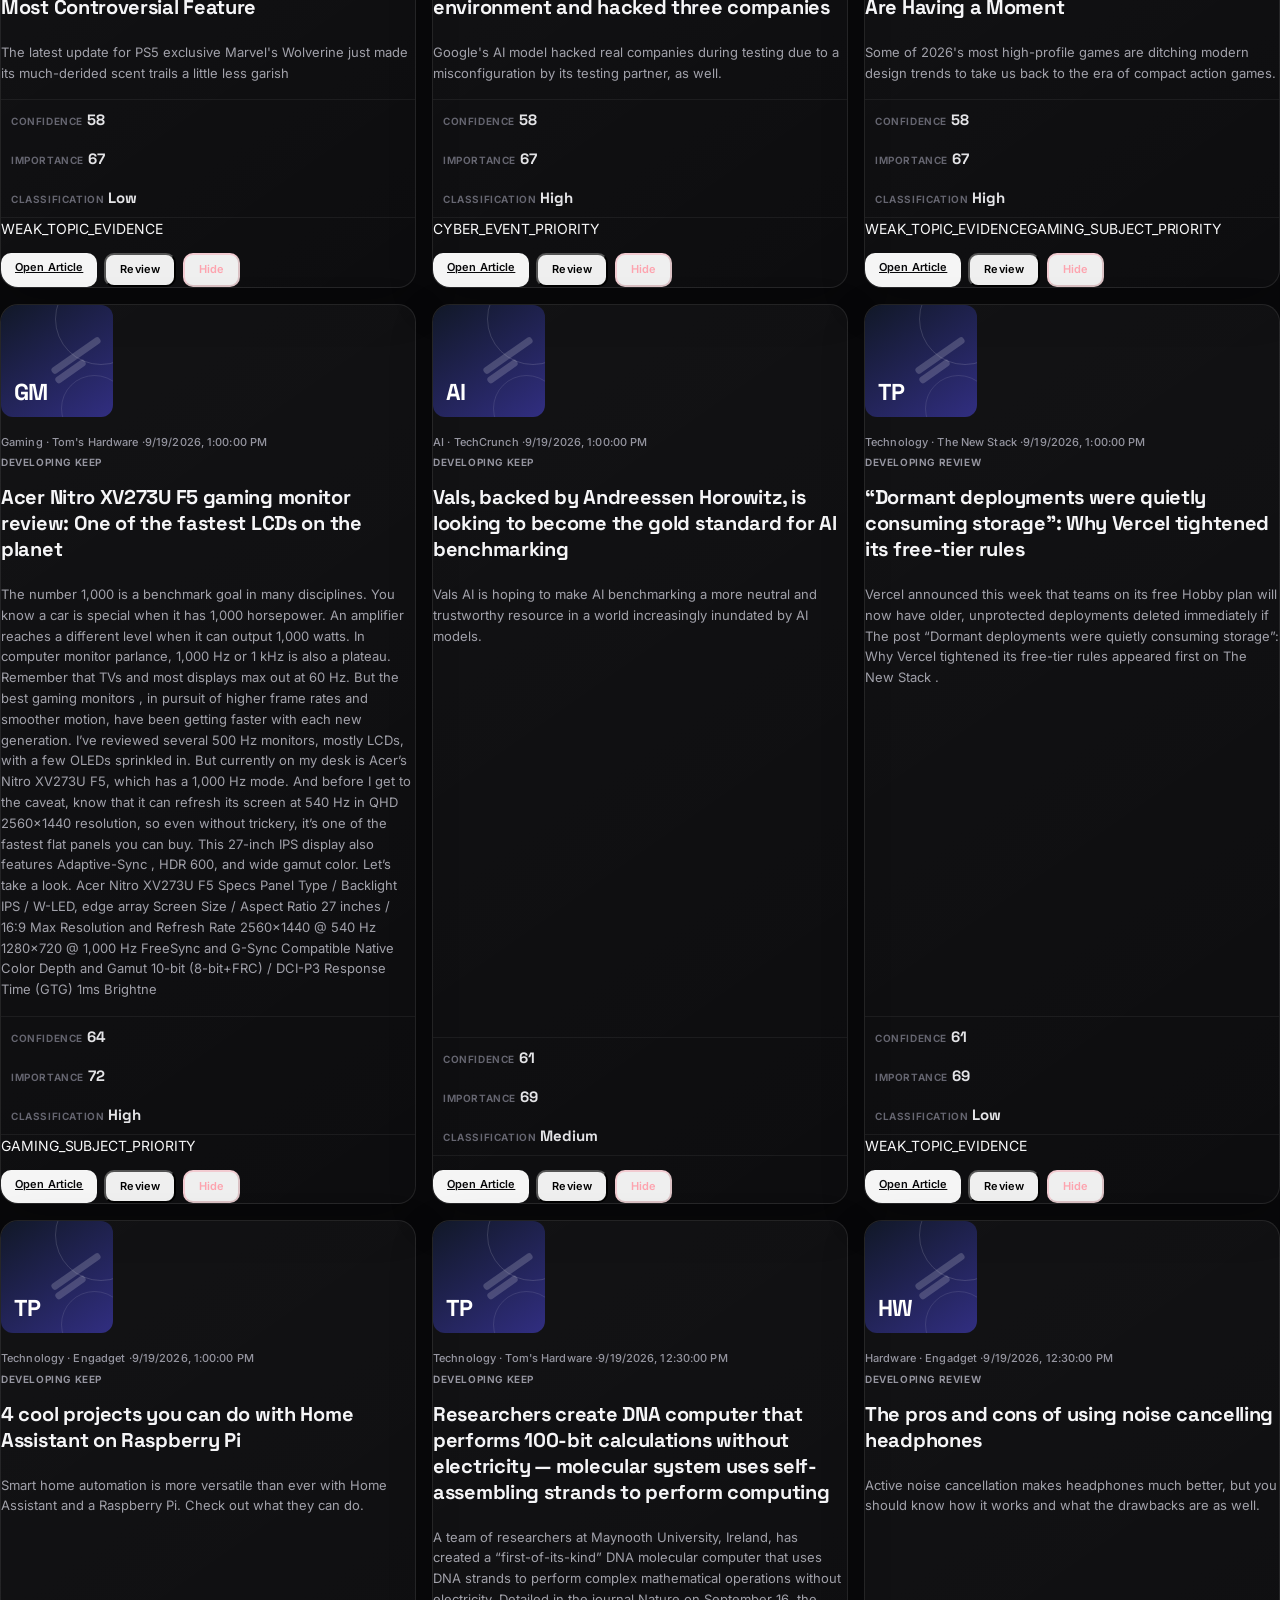
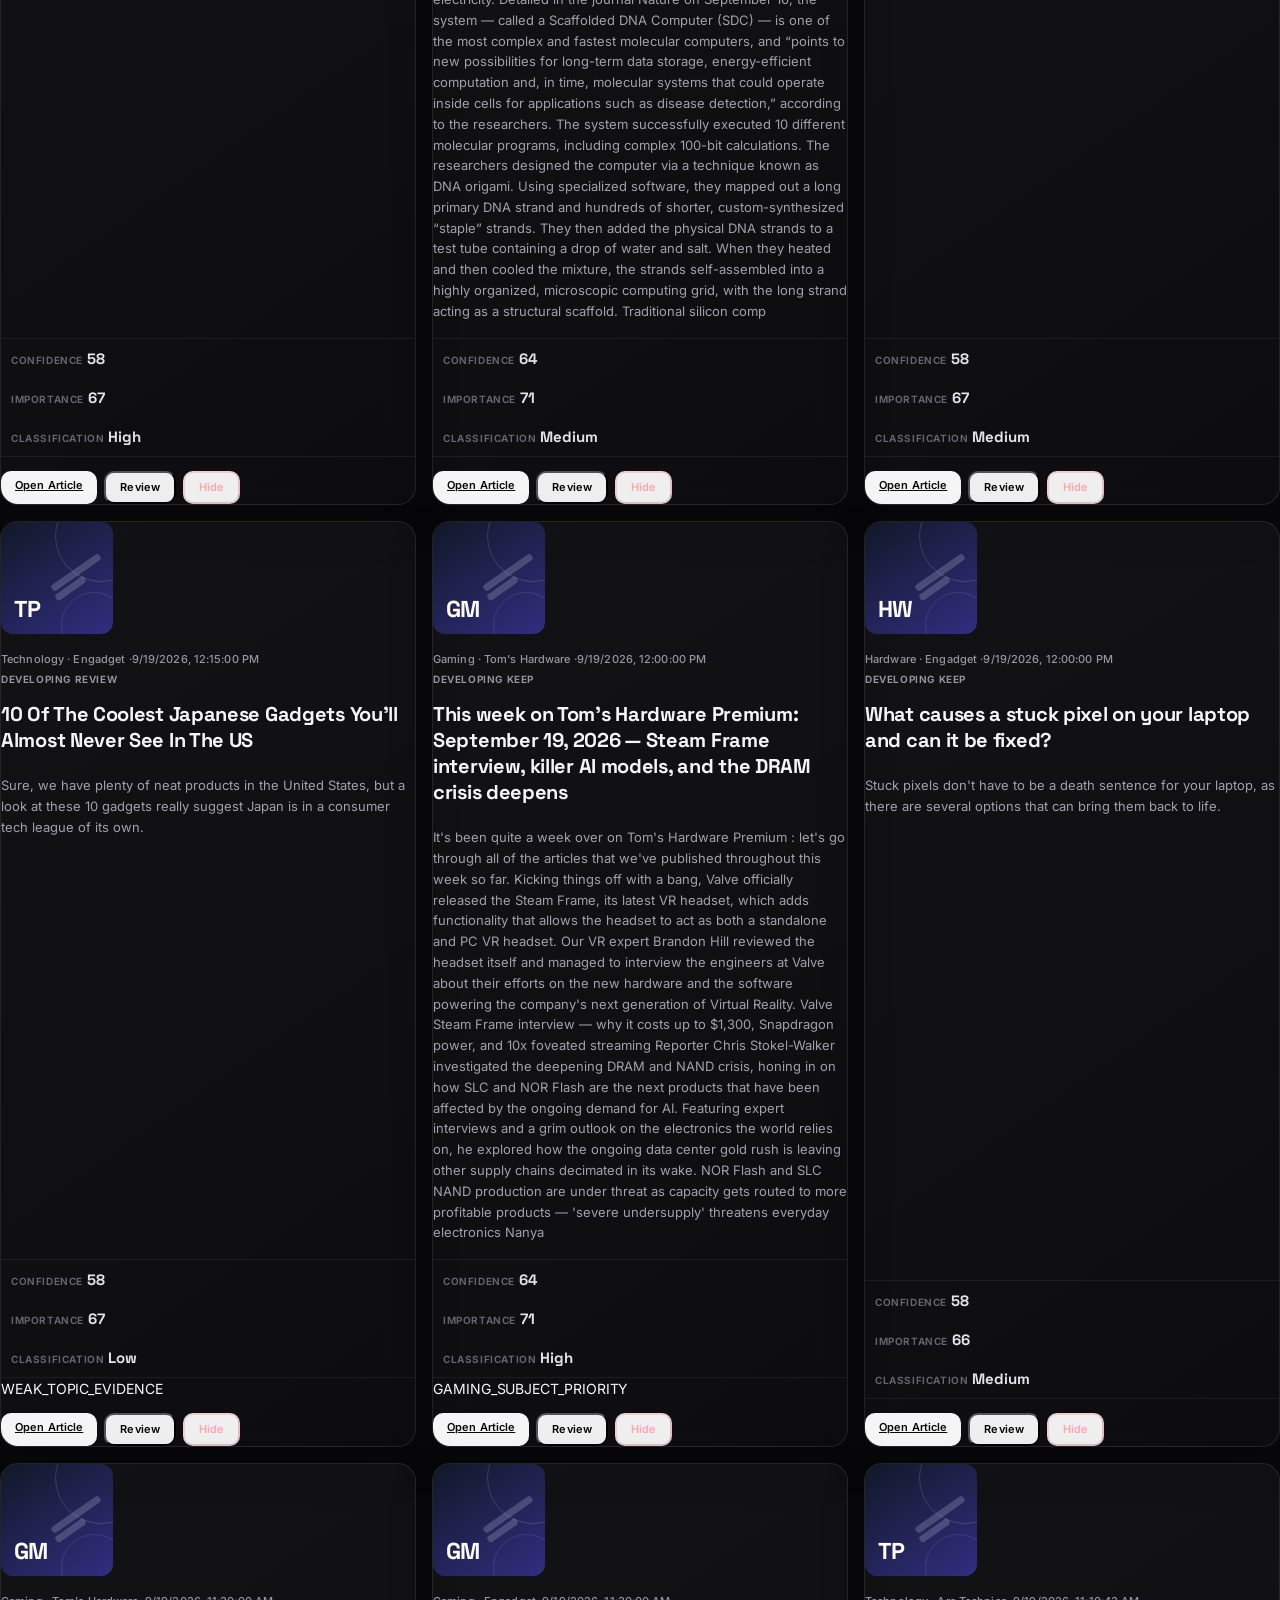
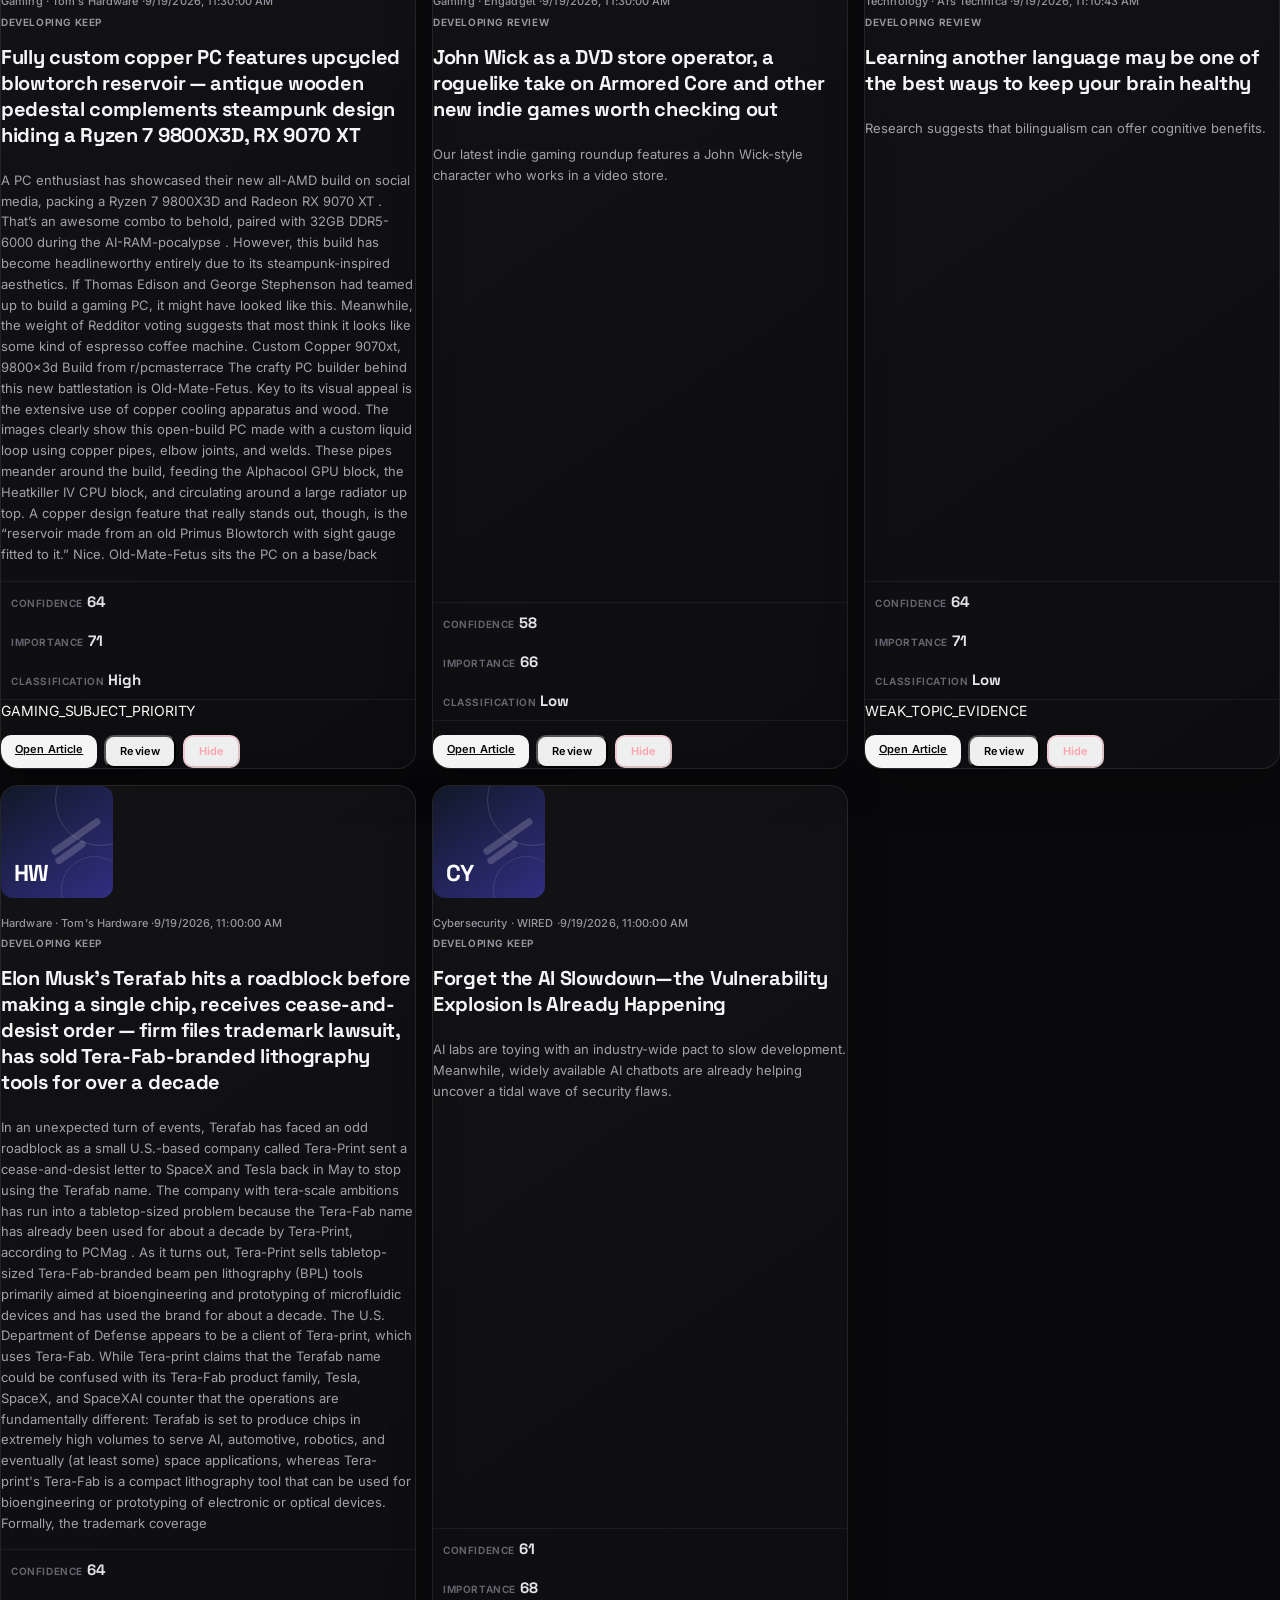
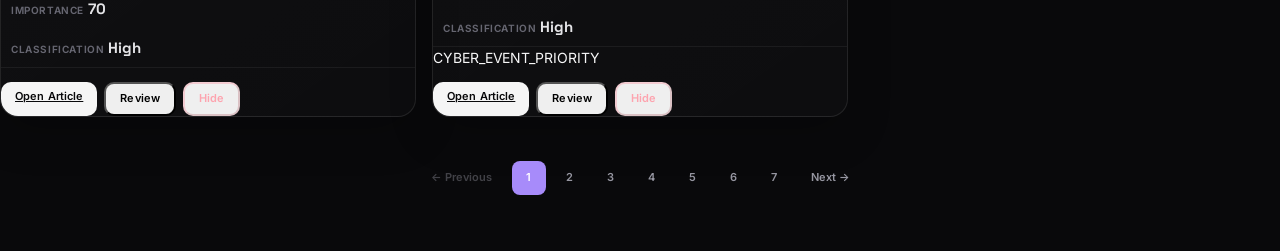
==== commit 1e6e8260: "Improve TechPulse navigation, readability, and admin UI" ====
--- a/admin/index.html
+++ b/admin/index.html
@@ -2,100 +2,79 @@
 <html lang="en">
 <head>
 <meta charset="UTF-8">
-<meta name="viewport" content="width=device-width, initial-scale=1.0">
-<title>TechPulse Admin</title>
+<meta name="viewport" content="width=device-width,initial-scale=1.0">
+<title>TechPulse – Editorial Console</title>
+<link rel="preconnect" href="https://fonts.googleapis.com">
+<link rel="preconnect" href="https://fonts.gstatic.com" cross-origin=""><link rel="stylesheet" href="https://fonts.googleapis.com/css2?family=Inter:wght@400;500;600;700&amp;family=Space+Grotesk:wght@400;500;700&amp;display=swap" rel="stylesheet">
 <link rel="stylesheet" href="admin.css">
 </head>
 <body>
+<div id="adminLogin" class="login-screen">
+  <div class="login-card">
+    <div class="login-brand">
+      <span class="brand-mark">TP</span>
+      <span>TechPulse</span>
+    </div>
+    <p class="login-eyebrow">EDITORIAL ACCESS</p>
+    <h1>Admin Login</h1>
+    <p class="login-subtitle">Sign in to continue to the TechPulse editorial console.</p>
+    <label for="adminUsername">Username</label>
+    <input id="adminUsername" type="text" autocomplete="username" autofocus placeholder="Enter username">
+    <label for="adminPassword">Password</label>
+    <input id="adminPassword" type="password" autocomplete="current-password" placeholder="Enter password">
+    <button id="adminLoginButton" type="button">Log in </button>
+    <p id="loginError" class="login-error" aria-live="polite"></p>
+    <p class="login-notice">Admin access requires login.</p>
+  </div>
+</div>
 
 <header class="topbar">
-    <div class="brand">
-        <strong>TechPulse Admin</strong>
-        <span>Editorial Console</span>
-    </div>
-    <a href="../">Public Site</a>
+  <div class="brand" aria-label="TechPulse Editorial Console">
+    <span class="brand-mark">TP</span>
+    <span class="brand-copy"><strong>TechPulse</strong><small>Editorial Console</small></span>
+  </div>
+  <div class="workspace-label"><span class="live-dot"></span>Editorial workspace</div>
+  <div class="top-actions">
+    <button class="top-action theme-toggle" id="themeToggle" type="button" aria-label="Switch theme"><span id="themeIcon">☾</span><span id="themeText">Dark</span></button>
+    <a class="top-link" href="../">Public Site ↑</a>
+    <button class="top-action" id="refreshNews" type="button">Refresh</button>
+    <button class="top-action logout-action" id="logoutAdmin" type="button">Logout</button>
+  </div>
 </header>
 
 <main class="container">
+  <section class="hero">
+    <div class="hero-copy">
+      <span class="eyebrow">01 / EDITORIAL CONTROL</span>
+      <h1>Editorial Control Center</h1>
+      <p>Review, validate and manage TechPulse intelligence from one editorial workspace.</p>
+    </div>
+    <div class="hero-grid" aria-hidden="true"><span>01</span><span>02</span><span>03</span></div>
+  </section>
 
-    <section class="hero">
-        <div>
-            <h1>News Management</h1>
-            <p>Review and manage published TechPulse stories.</p>
-        </div>
-    </section>
+<section class="dashboard" aria-label="Editorial overview">
+    <div class="stat-card"><div class="stat-icon"></div><span class="stat-label">Total Stories</span><strong id="totalState">0</strong><small>Current news index</small></div>
+    <div class="stat-card"><div class="stat-icon review-icon"></div><span class="stat-label">Review</span><strong id="reviewState">0</strong><small>Stories flagged for review</small></div>
+    <div class="stat-card"><div class="stat-icon hide-icon"></div><span class="stat-label">Hidden</span><strong id="hiddenState">0</strong><small>Stories not published</small></div>
+    <div class="stat-card accent-card"><div class="stat-icon"></div><span class="stat-label">Current Queue</span><strong id="queueState">0</strong><small>Filtered editorial workspace</small></div>
+  </section>
 
-    <section class="toolbar">
+<section class="filters">
+    <div class="filter-header"><div><span class="section-eye">STORY SEARCH</span><p>Search and filter stories by title, source, category or editorial relevance.</p></div><span class="filter-legend">INTELLIGENCE INDEX</span></div>
+    <div class="filter-grid">
+      <label class="search-field"><span class="search-icon" aria-hidden="true"><svg viewBox="0 0 24 24" fill="none" stroke="currentColor" stroke-width="2"><circle cx="11" cy="11" r="7"></circle><path d="m20 20-4-4"></path></svg></span><input id="search" type="search" placeholder="Search title, source, summary or tags..."></label>
+      <select id="category"><option value="">All Categories</option></select>
+      <select id="source"><option value="">All Sources</option></select>
+      <select id="status"><option value="">All Statuses</option></select>
+      <select id="relevance"><option value="">All Relevance</option></select>
+    </div>
+  </section>
 
-        <input
-            id="search"
-            type="search"
-            placeholder="Search title, source, summary or tags..."
-        >
+  <section class="list-bar"><div id="stats">Loading...</div><div class="list-actions"><div class="patch"><span class="patch-dot"></span>Local editorial console</div><div class="page-size"><label for="pageSize">Per page</label><select id="pageSize"><option value="25">25</option><option value="50" selected>50</option><option value="100">100</option></select></div></div></section>
 
-        <select id="category">
-            <option value="">All Categories</option>
-        </select>
-
-        <select id="source">
-            <option value="">All Sources</option>
-        </select>
-
-        <select id="status">
-            <option value="">All Statuses</option>
-        </select>
-
-        <select id="relevance">
-            <option value="">All Relevance</option>
-        </select>
-
-    </section>
-
-    <section class="summary-bar">
-
-        <div class="admin-actions">
-        <div id="stats" class="stats">
-           Loading...
-       </div>
-
-       <div class="admin-buttons">
-           <button
-               class="button"
-               type="button"
-               onclick="exportModeration()"
-           >
-               Export Moderation
-           </button>
-
-           <button
-               class="button danger"
-               type="button"
-               onclick="clearAllModeration()"
-           >
-               Clear Decisions
-           </button>
-       </div>
-
-       <div class="page-size">
-           <label for="pageSize">Per page</label>
-           <select id="pageSize">
-               <option value="25">25</option>
-               <option value="50" selected>50</option>
-               <option value="100">100</option>
-           </select>
-       </div>
-   </div>
-
-    </section>
-
-    <section id="articles" class="articles">
-        Loading articles...
-    </section>
-
-    <nav id="pagination" class="pagination"></nav>
-
+  <section id="articles" class="articles">Loading articles...</section>
+  <nav id="pagination" class="pagination"></nav>
 </main>
-
 <script src="admin.js"></script>
 </body>
 </html>
--- a/admin/admin.css
+++ b/admin/admin.css
@@ -1,436 +1,2785 @@
+@import url('https://fonts.googleapis.com/css2?family=Inter:wght@400;500;600;700&family=Space+Grotesk:wght@500;600;700&display=swap');
+
+:root {
+    --bg: #09090b;
+    --surface: #111114;
+    --surface-2: #17171c;
+    --surface-3: #1d1d23;
+
+    --border: rgba(255,255,255,.09);
+    --border-strong: rgba(255,255,255,.15);
+
+    --text: #f7f7f8;
+    --muted: #9696a1;
+    --dim: #666671;
+
+    --accent: #a78bfa;
+    --accent-dark: #7c3aed;
+
+    --green: #34d399;
+    --yellow: #facc15;
+    --red: #fb7185;
+    --blue: #60a5fa;
+
+    --radius: 16px;
+}
+
 * {
     box-sizing: border-box;
 }
 
+html {
+    background: var(--bg);
+}
+
 body {
     margin: 0;
-    font-family: Inter, Segoe UI, Arial, sans-serif;
-    background: #f5f7fa;
-    color: #17202a;
-}
-
-.topbar {
-    height: 64px;
-    background: #fff;
-    border-bottom: 1px solid #e3e7ec;
+    min-height: 100vh;
+    background:
+        radial-gradient(
+            circle at 85% 0%,
+            rgba(124,58,237,.15),
+            transparent 32rem
+        ),
+        radial-gradient(
+            circle at 0% 25%,
+            rgba(56,189,248,.045),
+            transparent 26rem
+        ),
+        var(--bg);
+
+    color: var(--text);
+
+    font-family:
+        Inter,
+        system-ui,
+        -apple-system,
+        BlinkMacSystemFont,
+        "Segoe UI",
+        sans-serif;
+}
+
+/* =========================================================
+   HEADER
+   ========================================================= */
+
+header {
+    position: relative;
+    background: rgba(9,9,11,.82) !important;
+    border-bottom: 1px solid var(--border) !important;
+
+    backdrop-filter: blur(18px);
+    -webkit-backdrop-filter: blur(18px);
+}
+
+header::after {
+    content: "";
+    position: absolute;
+
+    left: 0;
+    right: 0;
+    bottom: -1px;
+
+    height: 1px;
+
+    background:
+        linear-gradient(
+            90deg,
+            transparent,
+            rgba(167,139,250,.6),
+            transparent
+        );
+}
+
+/* =========================================================
+   BRAND
+   ========================================================= */
+
+.brand {
+    letter-spacing: -.04em !important;
+}
+
+.brand-mark {
+    background:
+        linear-gradient(
+            135deg,
+            #a78bfa,
+            #6366f1
+        ) !important;
+
+    color: #fff !important;
+
+    border: none !important;
+
+    box-shadow:
+        0 0 0 1px rgba(255,255,255,.12),
+        0 10px 35px rgba(124,58,237,.25) !important;
+}
+
+/* =========================================================
+   HERO
+   ========================================================= */
+
+.hero {
+    position: relative;
+    overflow: hidden;
+
+    background:
+        linear-gradient(
+            135deg,
+            rgba(167,139,250,.075),
+            transparent 45%
+        ) !important;
+}
+
+.hero::before {
+    content: "";
+
+    position: absolute;
+
+    width: 360px;
+    height: 360px;
+
+    right: -160px;
+    top: -190px;
+
+    border:
+        1px solid
+        rgba(167,139,250,.13);
+
+    border-radius: 50%;
+
+    box-shadow:
+        0 0 0 38px rgba(167,139,250,.025),
+        0 0 0 76px rgba(167,139,250,.018);
+
+    pointer-events: none;
+}
+
+.hero h1 {
+    position: relative;
+
+    font-family:
+        "Space Grotesk",
+        Inter,
+        sans-serif !important;
+
+    font-weight: 700 !important;
+
+    letter-spacing: -.055em !important;
+
+    font-size:
+        clamp(2rem, 4vw, 3.7rem) !important;
+
+    line-height: .98 !important;
+}
+
+.hero p {
+    position: relative;
+
+    color: var(--muted) !important;
+}
+
+/* =========================================================
+   DASHBOARD STATS
+   ========================================================= */
+
+.stats,
+.dashboard-stats,
+.stat-grid {
+    gap: 12px !important;
+}
+
+.stat-card,
+.stat,
+.stats > div {
+    position: relative;
+
+    overflow: hidden;
+
+    background:
+        linear-gradient(
+            145deg,
+            rgba(255,255,255,.055),
+            rgba(255,255,255,.018)
+        ) !important;
+
+    border:
+        1px solid
+        var(--border) !important;
+
+    border-radius:
+        18px !important;
+
+    box-shadow:
+        0 18px 50px
+        rgba(0,0,0,.24) !important;
+
+    transition:
+        transform .18s ease,
+        border-color .18s ease,
+        background .18s ease;
+}
+
+.stat-card::after,
+.stat::after,
+.stats > div::after {
+    content: "";
+
+    position: absolute;
+
+    width: 110px;
+    height: 110px;
+
+    right: -60px;
+    top: -60px;
+
+    border:
+        1px solid
+        rgba(255,255,255,.08);
+
+    border-radius: 50%;
+}
+
+.stat-card:hover,
+.stat:hover,
+.stats > div:hover {
+    transform: translateY(-3px);
+
+    border-color:
+        rgba(167,139,250,.30) !important;
+
+    background:
+        linear-gradient(
+            145deg,
+            rgba(167,139,250,.09),
+            rgba(255,255,255,.025)
+        ) !important;
+}
+
+.stat-card strong,
+.stat strong,
+.stats strong {
+    font-family:
+        "Space Grotesk",
+        Inter,
+        sans-serif !important;
+
+    font-size: 2.25rem !important;
+
+    font-weight: 700 !important;
+
+    letter-spacing: -.06em !important;
+
+    color: #fff !important;
+}
+
+.stat-card span,
+.stat label,
+.stats span {
+    color: var(--muted) !important;
+
+    text-transform: uppercase;
+
+    letter-spacing: .12em;
+
+    font-size: .68rem !important;
+
+    font-weight: 700 !important;
+}
+
+/* Dashboard state colors */
+
+#totalState {
+    color: #f5f5f5 !important;
+}
+
+#reviewState {
+    color: var(--yellow) !important;
+}
+
+#hiddenState {
+    color: var(--red) !important;
+}
+
+#queueState {
+    color: var(--accent) !important;
+}
+
+/* =========================================================
+   FILTER PANEL
+   ========================================================= */
+
+.filter-panel,
+.filters,
+.filter-card {
+    background:
+        rgba(17,17,20,.78) !important;
+
+    border:
+        1px solid
+        var(--border) !important;
+
+    border-radius:
+        18px !important;
+
+    box-shadow:
+        0 18px 50px
+        rgba(0,0,0,.18) !important;
+
+    backdrop-filter:
+        blur(14px);
+}
+
+input,
+select {
+    background:
+        #0d0d10 !important;
+
+    color:
+        var(--text) !important;
+
+    border:
+        1px solid
+        var(--border) !important;
+
+    border-radius:
+        12px !important;
+}
+
+input::placeholder {
+    color: var(--dim);
+}
+
+input:focus,
+select:focus {
+    outline: none !important;
+
+    border-color:
+        rgba(167,139,250,.65) !important;
+
+    box-shadow:
+        0 0 0 3px
+        rgba(167,139,250,.10) !important;
+}
+
+/* Search icon */
+
+.search-icon {
+    width: 17px;
+    height: 17px;
+
+    display: grid;
+    place-items: center;
+
+    color: #94949f;
+
+    flex: 0 0 17px;
+}
+
+.search-icon svg {
+    width: 17px;
+    height: 17px;
+}
+
+/* =========================================================
+   ARTICLE CARDS
+   ========================================================= */
+
+.article-card {
+    display: grid;
+
+    grid-template-columns:
+        112px
+        minmax(0, 1fr);
+
+    gap: 18px;
+
+    align-items: start;
+
+    background:
+        linear-gradient(
+            145deg,
+            rgba(255,255,255,.045),
+            rgba(255,255,255,.018)
+        ) !important;
+
+    border:
+        1px solid
+        var(--border) !important;
+
+    border-radius:
+        18px !important;
+
+    box-shadow:
+        0 16px 45px
+        rgba(0,0,0,.20) !important;
+
+    transition:
+        transform .18s ease,
+        border-color .18s ease,
+        background .18s ease;
+}
+
+.article-card:hover {
+    transform: translateY(-2px);
+
+    border-color:
+        rgba(167,139,250,.24) !important;
+
+    background:
+        linear-gradient(
+            145deg,
+            rgba(167,139,250,.065),
+            rgba(255,255,255,.02)
+        ) !important;
+}
+
+/* =========================================================
+   ARTICLE VISUAL TILE
+   ========================================================= */
+
+.article-visual {
+    position: relative;
+
+    width: 112px;
+    height: 112px;
+    min-height: 112px;
+
+    overflow: hidden;
+
+    border-radius: 12px;
+
+    background:
+        linear-gradient(
+            145deg,
+            #111827,
+            #312e81
+        );
+
+    display: flex;
+
+    align-items: flex-end;
+
+    padding: 13px;
+
+    color: #fff;
+}
+
+.article-visual::before {
+    content: "";
+
+    position: absolute;
+
+    width: 90px;
+    height: 90px;
+
+    right: -34px;
+    top: -32px;
+
+    border:
+        1px solid
+        rgba(255,255,255,.14);
+
+    border-radius: 50%;
+}
+
+.article-visual::after {
+    content: "";
+
+    position: absolute;
+
+    width: 65px;
+    height: 65px;
+
+    right: -15px;
+    bottom: -25px;
+
+    border:
+        1px solid
+        rgba(255,255,255,.10);
+
+    border-radius: 50%;
+}
+
+.article-visual span {
+    position: relative;
+
+    z-index: 2;
+
+    font-family:
+        "Space Grotesk",
+        sans-serif;
+
+    font-size: 23px;
+
+    line-height: 1;
+
+    font-weight: 700;
+
+    letter-spacing: -.06em;
+}
+
+.article-visual i,
+.article-visual b {
+    position: absolute;
+
+    display: block;
+
+    background:
+        rgba(255,255,255,.18);
+
+    transform:
+        rotate(-35deg);
+
+    border-radius: 3px;
+}
+
+.article-visual i {
+    width: 58px;
+    height: 7px;
+
+    right: 8px;
+    top: 47px;
+}
+
+.article-visual b {
+    width: 35px;
+    height: 7px;
+
+    right: 25px;
+    top: 63px;
+}
+
+.article-content {
+    min-width: 0;
+}
+
+/* =========================================================
+   ARTICLE TYPOGRAPHY
+   ========================================================= */
+
+.article-card h2 {
+    font-family:
+        "Space Grotesk",
+        Inter,
+        sans-serif !important;
+
+    font-weight: 600 !important;
+
+    letter-spacing: -.035em !important;
+
+    color: #f5f5f7 !important;
+}
+
+.article-card .summary {
+    color: #a1a1aa !important;
+
+    line-height: 1.65;
+}
+
+.article-top {
+    color: var(--muted);
+}
+
+.meta {
+    text-transform: uppercase;
+
+    letter-spacing: .055em;
+
+    font-size: .68rem;
+}
+
+/* =========================================================
+   BADGES
+   ========================================================= */
+
+.badge,
+.chip,
+.tag {
+    border-radius: 999px !important;
+
+    letter-spacing: .045em;
+}
+
+/* =========================================================
+   METRICS
+   ========================================================= */
+
+.metrics {
+    border-top:
+        1px solid
+        rgba(255,255,255,.06);
+
+    border-bottom:
+        1px solid
+        rgba(255,255,255,.06);
+}
+
+.metrics span {
+    color: var(--dim) !important;
+
+    text-transform: uppercase;
+
+    letter-spacing: .08em;
+
+    font-size: .63rem;
+}
+
+.metrics strong {
+    font-family:
+        "Space Grotesk",
+        sans-serif;
+
+    color: #e4e4e7;
+}
+
+/* =========================================================
+   EDITORIAL DECISION
+   ========================================================= */
+
+.editorial-decision {
+    border-radius: 10px !important;
+
+    background:
+        rgba(255,255,255,.035) !important;
+
+    border:
+        1px solid
+        rgba(255,255,255,.07) !important;
+}
+
+.editorial-decision.hide {
+    border-color:
+        rgba(251,113,133,.22) !important;
+
+    background:
+        rgba(251,113,133,.06) !important;
+}
+
+.editorial-decision.review {
+    border-color:
+        rgba(250,204,21,.20) !important;
+
+    background:
+        rgba(250,204,21,.05) !important;
+}
+
+/* =========================================================
+   BUTTONS
+   ========================================================= */
+
+.button {
+    border-radius:
+        10px !important;
+
+    font-weight:
+        650 !important;
+
+    transition:
+        transform .16s ease,
+        background .16s ease,
+        border-color .16s ease;
+}
+
+.button:hover {
+    transform:
+        translateY(-1px);
+}
+
+.button.primary {
+    background:
+        #f5f5f5 !important;
+
+    color:
+        #09090b !important;
+
+    border-color:
+        #f5f5f5 !important;
+}
+
+.button.primary:hover {
+    background:
+        #ffffff !important;
+
+    box-shadow:
+        0 8px 24px
+        rgba(255,255,255,.08);
+}
+
+.button.danger {
+    color:
+        #fda4af !important;
+
+    border-color:
+        rgba(251,113,133,.28) !important;
+}
+
+.button.danger:hover {
+    background:
+        rgba(251,113,133,.09) !important;
+}
+
+/* =========================================================
+   RESPONSIVE
+   ========================================================= */
+
+@media (max-width: 680px) {
+
+    .article-card {
+        grid-template-columns: 1fr;
+    }
+
+    .article-visual {
+        min-height: 90px;
+    }
+
+    .article-content {
+        width: 100%;
+    }
+
+    .hero h1 {
+        font-size: 2.2rem !important;
+    }
+
+    .stat-card strong,
+    .stat strong,
+    .stats strong {
+        font-size: 1.8rem !important;
+    }
+}
+/* TECHPULSE DASHBOARD LAYOUT PATCH */
+
+header {
+    position: relative;
+    z-index: 20;
     display: flex;
     align-items: center;
     justify-content: space-between;
-    padding: 0 32px;
-    position: sticky;
-    top: 0;
-    z-index: 10;
-}
-
-.brand {
+    gap: 24px;
+    min-height: 72px;
+    padding: 0 28px;
+    background: rgba(9,9,11,.78);
+    border-bottom: 1px solid rgba(255,255,255,.08);
+    backdrop-filter: blur(18px);
+}
+
+header a {
+    color: var(--text);
+    text-decoration: none;
+}
+
+header a:hover {
+    color: var(--accent);
+}
+
+.stats,
+.stats-grid,
+.dashboard-stats {
+    display: grid !important;
+    grid-template-columns: repeat(4, minmax(0, 1fr)) !important;
+    gap: 12px !important;
+    margin: 18px 0 !important;
+}
+
+.stat-card,
+.stat,
+.stats > div,
+.stats-grid > div,
+.dashboard-stats > div {
+    min-height: 82px;
+    padding: 18px 20px !important;
+    box-sizing: border-box;
+}
+
+.stat-card strong,
+.stat strong,
+.stats strong,
+.stats-grid strong,
+.dashboard-stats strong {
+    display: block;
+    margin: 0 0 5px;
+    font-family: "Space Grotesk", Inter, sans-serif;
+    font-size: 2rem !important;
+    line-height: 1;
+}
+
+@media (max-width: 900px) {
+    .stats,
+    .stats-grid,
+    .dashboard-stats {
+        grid-template-columns: repeat(2, minmax(0, 1fr)) !important;
+    }
+}
+
+@media (max-width: 560px) {
+    .stats,
+    .stats-grid,
+    .dashboard-stats {
+        grid-template-columns: 1fr !important;
+    }
+}
+
+
+/* TECHPULSE TYPOGRAPHY NORMALIZATION */
+html { font-size: 16px; }
+body { font-family: Inter, -apple-system, BlinkMacSystemFont, "Segoe UI", sans-serif; font-size: 14px; line-height: 1.5; }
+header, header a, header strong, header small { font-size: 14px; }
+.hero p { font-size: 14px; line-height: 1.6; }
+.stat-card strong, .stat strong, .stats strong, .stats-grid strong, .dashboard-stats strong { font-size: 2rem !important; line-height: 1.1 !important; }
+.stat-card span, .stat label, .stats span, .stats-grid span, .dashboard-stats span { font-size: .72rem !important; line-height: 1.3; }
+.article-card h2 { font-size: 1.25rem; }
+.article-card .summary { font-size: .95rem; line-height: 1.6; }
+.meta { font-size: .7rem; }
+.metrics span { font-size: .65rem; }
+.metrics strong { font-size: .85rem; }
+.badge, .chip, .tag { font-size: .75rem; }
+@media (max-width: 680px) {
+    .stat-card strong, .stat strong, .stats strong, .stats-grid strong, .dashboard-stats strong { font-size: 1.75rem !important; }
+    .hero h1 { font-size: 2.2rem !important; }
+}
+
+
+/* TECHPULSE BUTTON TYPOGRAPHY NORMALIZATION */
+button,
+.button {
+    font-family: Inter, -apple-system, BlinkMacSystemFont, "Segoe UI", sans-serif !important;
+    font-size: 13px !important;
+    font-weight: 600 !important;
+    line-height: 1.2 !important;
+    padding: 8px 14px !important;
+    box-sizing: border-box;
+}
+
+
+/* TECHPULSE INLINE STAT CARDS */
+.stats,
+.stats-grid,
+.dashboard-stats {
+    grid-template-columns: repeat(4, minmax(0, 1fr)) !important;
+}
+
+.stat-card,
+.stat,
+.stats > div,
+.stats-grid > div,
+.dashboard-stats > div {
+    min-height: 0 !important;
+    height: auto !important;
+    padding: 14px 16px !important;
+    display: flex !important;
+    align-items: center !important;
+    gap: 12px !important;
+    white-space: nowrap !important;
+}
+
+.stat-card strong,
+.stat strong,
+.stats strong,
+.stats-grid strong,
+.dashboard-stats strong {
+    display: inline-block !important;
+    margin: 0 !important;
+    flex: 0 0 auto !important;
+    font-size: 1.75rem !important;
+    line-height: 1 !important;
+}
+
+.stat-card span,
+.stat label,
+.stats span,
+.stats-grid span,
+.dashboard-stats span {
+    display: inline-block !important;
+    margin: 0 !important;
+    flex: 0 0 auto !important;
+}
+
+.stat-card .stat-label,
+.stat .stat-label,
+.stats .stat-label,
+.stats-grid .stat-label,
+.dashboard-stats .stat-label {
+    font-size: .68rem !important;
+    line-height: 1.2 !important;
+}
+
+@media (max-width: 900px) {
+    .stats,
+    .stats-grid,
+    .dashboard-stats {
+        grid-template-columns: repeat(2, minmax(0, 1fr)) !important;
+    }
+}
+
+@media (max-width: 560px) {
+    .stats,
+    .stats-grid,
+    .dashboard-stats {
+        grid-template-columns: 1fr !important;
+    }
+}
+
+
+/* TECHPULSE STAT CARDS - BOXED STACKED LAYOUT */
+.stats,
+.stats-grid,
+.dashboard-stats {
+    display: grid !important;
+    grid-template-columns: repeat(4, minmax(0, 1fr)) !important;
+    gap: 12px !important;
+}
+
+.stat-card,
+.stat,
+.stats > div,
+.stats-grid > div,
+.dashboard-stats > div {
+    min-height: 0 !important;
+    height: auto !important;
+    padding: 16px 18px !important;
+    display: block !important;
+    box-sizing: border-box !important;
+    white-space: normal !important;
+}
+
+.stat-card strong,
+.stat strong,
+.stats strong,
+.stats-grid strong,
+.dashboard-stats strong {
+    display: block !important;
+    margin: 0 0 6px !important;
+    font-size: 1.75rem !important;
+    line-height: 1.1 !important;
+}
+
+.stat-card span,
+.stat label,
+.stats span,
+.stats-grid span,
+.dashboard-stats span {
+    display: block !important;
+    margin: 0 !important;
+}
+
+.stat-card .stat-label,
+.stat .stat-label,
+.stats .stat-label,
+.stats-grid .stat-label,
+.dashboard-stats .stat-label {
+    font-size: .68rem !important;
+    line-height: 1.25 !important;
+}
+
+@media (max-width: 900px) {
+    .stats,
+    .stats-grid,
+    .dashboard-stats {
+        grid-template-columns: repeat(2, minmax(0, 1fr)) !important;
+    }
+}
+
+@media (max-width: 560px) {
+    .stats,
+    .stats-grid,
+    .dashboard-stats {
+        grid-template-columns: 1fr !important;
+    }
+}
+
+
+/* TECHPULSE FINAL STAT CARD STRUCTURE */
+.stat-card {
+    display: flex !important;
+    flex-direction: column !important;
+    align-items: flex-start !important;
+    justify-content: center !important;
+    gap: 0 !important;
+    min-height: 120px !important;
+    height: auto !important;
+    padding: 16px 18px !important;
+    box-sizing: border-box !important;
+    white-space: normal !important;
+}
+
+.stat-card .stat-icon {
+    flex: 0 0 auto !important;
+    margin-bottom: 8px !important;
+}
+
+.stat-card .stat-label {
+    display: block !important;
+    width: 100% !important;
+    margin: 0 0 5px 0 !important;
+    font-family: Inter, -apple-system, BlinkMacSystemFont, "Segoe UI", sans-serif !important;
+    font-size: .72rem !important;
+    font-weight: 700 !important;
+    line-height: 1.2 !important;
+    letter-spacing: .08em !important;
+    text-transform: uppercase !important;
+}
+
+.stat-card strong {
+    display: block !important;
+    width: 100% !important;
+    margin: 0 0 5px 0 !important;
+    font-family: "Space Grotesk", Inter, sans-serif !important;
+    font-size: 2rem !important;
+    font-weight: 700 !important;
+    line-height: 1 !important;
+    letter-spacing: -.04em !important;
+}
+
+.stat-card small {
+    display: block !important;
+    width: 100% !important;
+    margin: 0 !important;
+    font-family: Inter, -apple-system, BlinkMacSystemFont, "Segoe UI", sans-serif !important;
+    font-size: .78rem !important;
+    font-weight: 400 !important;
+    line-height: 1.35 !important;
+    color: var(--muted) !important;
+}
+
+
+/* TECHPULSE FINAL 4-COLUMN STAT ROW */
+.stats,
+.stats-grid,
+.dashboard-stats {
+    display: grid !important;
+    grid-template-columns: repeat(4, minmax(0, 1fr)) !important;
+    width: 100% !important;
+    gap: 12px !important;
+    align-items: stretch !important;
+}
+
+.stats .stat-card,
+.stats-grid .stat-card,
+.dashboard-stats .stat-card {
+    display: flex !important;
+    flex-direction: column !important;
+    align-items: flex-start !important;
+    justify-content: center !important;
+    width: auto !important;
+    min-width: 0 !important;
+    min-height: 120px !important;
+    margin: 0 !important;
+    box-sizing: border-box !important;
+}
+
+@media (max-width: 900px) {
+    .stats,
+    .stats-grid,
+    .dashboard-stats {
+        grid-template-columns: repeat(2, minmax(0, 1fr)) !important;
+    }
+}
+
+@media (max-width: 560px) {
+    .stats,
+    .stats-grid,
+    .dashboard-stats {
+        grid-template-columns: 1fr !important;
+    }
+}
+
+
+/* TECHPULSE FINAL 4-COLUMN STAT ROW */
+.stats,
+.stats-grid,
+.dashboard-stats {
+    display: grid !important;
+    grid-template-columns: repeat(4, minmax(0, 1fr)) !important;
+    width: 100% !important;
+    gap: 12px !important;
+    align-items: stretch !important;
+}
+
+.stats .stat-card,
+.stats-grid .stat-card,
+.dashboard-stats .stat-card {
+    display: flex !important;
+    flex-direction: column !important;
+    align-items: flex-start !important;
+    justify-content: center !important;
+    width: auto !important;
+    min-width: 0 !important;
+    min-height: 120px !important;
+    margin: 0 !important;
+    box-sizing: border-box !important;
+}
+
+@media (max-width: 900px) {
+    .stats,
+    .stats-grid,
+    .dashboard-stats {
+        grid-template-columns: repeat(2, minmax(0, 1fr)) !important;
+    }
+}
+
+@media (max-width: 560px) {
+    .stats,
+    .stats-grid,
+    .dashboard-stats {
+        grid-template-columns: 1fr !important;
+    }
+}
+
+
+/* TECHPULSE ACTUAL DASHBOARD GRID */
+section.dashboard {
+    display: grid !important;
+    grid-template-columns: repeat(4, minmax(0, 1fr)) !important;
+    gap: 12px !important;
+    width: 100% !important;
+    align-items: stretch !important;
+}
+
+section.dashboard > .stat-card {
+    display: flex !important;
+    flex-direction: column !important;
+    align-items: flex-start !important;
+    justify-content: center !important;
+    width: auto !important;
+    min-width: 0 !important;
+    min-height: 120px !important;
+    height: auto !important;
+    margin: 0 !important;
+    padding: 16px 18px !important;
+    box-sizing: border-box !important;
+}
+
+section.dashboard > .stat-card .stat-label,
+section.dashboard > .stat-card strong,
+section.dashboard > .stat-card small {
+    display: block !important;
+    width: 100% !important;
+}
+
+@media (max-width: 900px) {
+    section.dashboard {
+        grid-template-columns: repeat(2, minmax(0, 1fr)) !important;
+    }
+}
+
+@media (max-width: 560px) {
+    section.dashboard {
+        grid-template-columns: 1fr !important;
+    }
+}
+/* TECHPULSE LOGIN SCREEN */
+.login-screen {
+    position: fixed;
+    inset: 0;
+    z-index: 9999;
     display: flex;
     align-items: center;
+    justify-content: center;
+    padding: 24px;
+    background: #09090b;
+    box-sizing: border-box;
+}
+
+.login-card {
+    width: min(100%, 420px);
+    padding: 32px;
+    border: 1px solid var(--border);
+    border-radius: 18px;
+    background: #111114;
+    box-shadow: 0 20px 60px rgba(0,0,0,.10);
+    box-sizing: border-box;
+}
+
+.login-brand {
+    display: flex;
+    align-items: center;
+    justify-content: center;
+    gap: 10px;
+    margin-bottom: 24px;
+    font-family: "Space Grotesk", sans-serif;
+    font-weight: 700;
+}
+
+.login-brand .brand-mark {
+    display: grid;
+    place-items: center;
+    width: 42px;
+    height: 42px;
+    border-radius: 12px;
+    background: var(--accent);
+    color: white;
+}
+
+.login-brand > span:not(.brand-mark) {
+    font-size: 21px;
+}
+
+.login-eyebrow {
+    margin: 0 0 8px;
+    font-size: 10px;
+    font-weight: 700;
+    letter-spacing: .12em;
+    color: var(--accent);
+}
+
+.login-card H1 {
+    margin: 0 0 8px;
+    font-family: "Space Grotesk", sans-serif;
+}
+
+.login-subtitle {
+    margin: 0 0 24px;
+    color: rgba(247,247,248,.68);
+    font-size: 14px;
+    line-height: 1.5;
+}
+
+.login-card label {
+    display: block;
+    margin: 0 0 6px;
+    font-size: 12px;
+    font-weight: 600;
+}
+
+.login-card input {
+    width: 100%;
+    padding: 11px 12px;
+    margin-bottom: 16px;
+    border: 1px solid var(--border);
+    border-radius: 10px;
+    background: transparent;
+    color: var(--text);
+    font-family: Inter, sans-serif;
+    font-size: 14px;
+    box-sizing: border-box;
+}
+
+.login-card input:focus {
+    outline: none;
+    border-color: var(--accent);
+}
+
+.login-card button {
+    width: 100%;
+    padding: 11px 14px;
+    border: 0;
+    border-radius: 10px;
+    background: var(--accent);
+    color: white;
+    cursor: pointer;
+    font-family: Inter, sans-serif;
+    font-size: 13px;
+    font-weight: 600;
+}
+
+.login-card button:hover {
+    filter: brightness(1.08);
+}
+
+.login-error {
+    min-height: 18px;
+    margin: 12px 0 0 0;
+    color: #c93434;
+    font-size: 12px;
+}
+
+.login-notice {
+    margin: 16px 0 0 0;
+    text-align: center;
+    font-size: 11px;
+    color: rgba(247,247,248,.68);
+}
+
+@media (max-width: 480px) {
+    .login-card { padding: 24px; }
+}
+
+
+/* MAIN PAGE STYLE EDITORIAL GRID */
+#articles.articles {
+    display: grid;
+    grid-template-columns: repeat(3, minmax(0, 1fr));
     gap: 14px;
-}
-
-.topbar strong {
-    font-size: 18px;
-}
-
-.topbar span {
-    font-size: 13px;
-    color: #788391;
-}
-
-.topbar a {
-    color: #2563eb;
+    align-items: stretch;
+}
+
+#articles .article-card {
+    display: flex;
+    flex-direction: column;
+    min-width: 0;
+    height: 100%;
+    margin: 0;
+}
+
+#articles .article-content {
+    display: flex;
+    flex-direction: column;
+    flex: 1;
+}
+
+#articles .article-content h2 {
+    line-height: 1.25;
+}
+
+#articles .summary {
+    line-height: 1.5;
+}
+
+#articles .metrics {
+    margin-top: auto;
+}
+
+#articles .actions {
+    display: flex;
+    flex-wrap: wrap;
+    gap: 8px;
+    margin-top: 14px;
+}
+
+#articles .actions .button {
+    flex: 0 0 auto;
+}
+
+@media (max-width: 1100px) {
+    #articles.articles {
+        grid-template-columns: repeat(2, minmax(0, 1fr));
+    }
+}
+
+@media (max-width: 700px) {
+    #articles.articles {
+        grid-template-columns: 1fr;
+    }
+}
+
+#refreshNews {
+    cursor: pointer;
+}
+
+
+/* EDITORIAL CONSOLE TOP NAV */
+.topbar {
+    align-items: center;
+}
+
+.top-nav {
+    display: flex;
+    align-items: center;
+    justify-content: flex-end;
+    gap: 10px;
+    flex-wrap: wrap;
+}
+
+.workspace-label {
+    display: inline-flex;
+    align-items: center;
+    gap: 7px;
+    color: var(--muted);
+    font-size: 12px;
+    white-space: nowrap;
+}
+
+.workspace-label .live-dot {
+    width: 7px;
+    height: 7px;
+    flex: 0 0 7px;
+}
+
+.top-link,
+.top-action {
+    border: 1px solid var(--line);
+    background: var(--panel-2);
+    color: var(--text);
+    border-radius: 8px;
+    padding: 7px 11px;
+    font-size: 12px;
+    font-weight: 600;
     text-decoration: none;
+    line-height: 1.2;
+    cursor: pointer;
+    transition: border-color .15s ease, background .15s ease, color .15s ease;
+}
+
+.top-link:hover,
+.top-action:hover {
+    border-color: var(--accent);
+    color: var(--accent);
+}
+
+.logout-action {
+    border-color: var(--line);
+}
+
+@media (max-width: 700px) {
+    .top-nav {
+        gap: 7px;
+    }
+    .workspace-label {
+        width: 100%;
+        justify-content: flex-end;
+    }
+}
+
+
+/* PROFESSIONAL EDITORIAL TYPOGRAPHY */
+:root {
+    --editorial-font: Inter, ui-sans-serif, -apple-system, BlinkMacSystemFont, "Segoe UI", Roboto, Helvetica, Arial, sans-serif;
+}
+
+body,
+button,
+a,
+input,
+select,
+textarea {
+    font-family: var(--editorial-font);
+}
+
+.brand {
+    align-items: center;
+    gap: 10px;
+}
+
+.brand-mark {
+    font-weight: 800;
+    letter-spacing: -0.04em;
+}
+
+.brand-copy strong {
+    font-size: 15px;
+    font-weight: 750;
+    letter-spacing: -0.015em;
+}
+
+.brand-copy small {
+    font-size: 10px;
+    font-weight: 600;
+    letter-spacing: .08em;
+    text-transform: uppercase;
+}
+
+.hero-copy {
+    max-width: 760px;
+}
+
+.hero-copy .eyebrow {
+    display: inline-flex;
+    align-items: center;
+    margin-bottom: 12px;
+    font-size: 11px;
+    line-height: 1;
+    font-weight: 700;
+    letter-spacing: .14em;
+    text-transform: uppercase;
+}
+
+.hero-copy h1 {
+    margin: 0;
+    font-size: clamp(30px, 4vw, 46px);
+    line-height: 1.08;
+    font-weight: 750;
+    letter-spacing: -.035em;
+}
+
+.hero-copy p {
+    max-width: 650px;
+    margin-top: 12px;
     font-size: 14px;
-}
-
-.container {
-    max-width: 1400px;
-    margin: 0 auto;
-    padding: 36px 28px;
-}
-
-.hero {
-    margin-bottom: 26px;
-}
-
-.hero h1 {
-    margin: 0 0 7px;
-    font-size: 30px;
-    letter-spacing: -.5px;
-}
-
-.hero p {
-    margin: 0;
-    color: #6b7280;
-}
-
-.toolbar {
+    line-height: 1.6;
+    letter-spacing: -.005em;
+}
+
+.workspace-label {
+    font-size: 11px;
+    font-weight: 600;
+    letter-spacing: .025em;
+}
+
+.top-link,
+.top-action {
+    font-family: var(--editorial-font);
+    font-size: 11px;
+    font-weight: 650;
+    letter-spacing: .01em;
+}
+
+
+/* PROFESSIONAL SEARCH & FILTER BAR */
+.filters {
+    margin-top: 24px;
+    padding: 20px;
+    border: 1px solid var(--line);
+    border-radius: 14px;
+    background: var(--panel);
+}
+
+.filter-header {
+    display: flex;
+    align-items: flex-end;
+    justify-content: space-between;
+    gap: 20px;
+    margin-bottom: 16px;
+}
+
+.filter-header > div {
+    min-width: 0;
+}
+
+.section-eye,
+.filter-legend {
+    display: inline-block;
+    font-size: 10px;
+    line-height: 1.2;
+    font-weight: 750;
+    letter-spacing: .13em;
+    text-transform: uppercase;
+}
+
+.filter-header p {
+    margin: 6px 0 0;
+    color: var(--muted);
+    font-size: 12px;
+    line-height: 1.5;
+}
+
+.filter-legend {
+    color: var(--muted);
+    white-space: nowrap;
+}
+
+.filter-grid {
     display: grid;
-    grid-template-columns: minmax(260px, 1fr) repeat(4, minmax(150px, 190px));
+    grid-template-columns: minmax(280px, 2fr) repeat(4, minmax(135px, 1fr));
     gap: 10px;
-    background: #fff;
-    border: 1px solid #e3e7ec;
-    border-radius: 12px;
-    padding: 14px;
-    margin-bottom: 14px;
-}
-
-.toolbar input,
-.toolbar select,
+    align-items: center;
+}
+
+.search-field {
+    position: relative;
+    display: flex;
+    align-items: center;
+    min-width: 0;
+}
+
+.search-icon {
+    position: absolute;
+    left: 13px;
+    top: 50%;
+    width: 16px;
+    height: 16px;
+    transform: translateY(-50%);
+    color: var(--muted);
+    pointer-events: none;
+}
+
+.search-icon svg {
+    display: block;
+    width: 16px;
+    height: 16px;
+}
+
+.search-field input,
+.filter-grid select,
 .page-size select {
-    height: 42px;
-    border: 1px solid #d8dde5;
-    border-radius: 8px;
-    background: #fff;
-    padding: 0 12px;
-    font-size: 14px;
-    color: #17202a;
-}
-
-.toolbar input {
-    min-width: 0;
-}
-
-.summary-bar {
+    box-sizing: border-box;
+    width: 100%;
+    min-height: 42px;
+    border: 1px solid var(--line);
+    border-radius: 9px;
+    background: var(--panel-2);
+    color: var(--text);
+    font-family: var(--editorial-font);
+    font-size: 12px;
+    font-weight: 500;
+    line-height: 1.2;
+    outline: none;
+    transition: border-color .15s ease, box-shadow .15s ease, background .15s ease;
+}
+
+.search-field input {
+    padding: 0 13px 0 40px;
+}
+
+.filter-grid select,
+.page-size select {
+    padding: 0 32px 0 12px;
+}
+
+.search-field input::placeholder {
+    color: var(--muted);
+    opacity: .8;
+}
+
+.search-field input:focus,
+.filter-grid select:focus,
+.page-size select:focus {
+    border-color: var(--accent);
+    box-shadow: 0 0 0 3px color-mix(in srgb, var(--accent) 12%, transparent);
+}
+
+.search-field:focus-within .search-icon {
+    color: var(--accent);
+}
+
+@media (max-width: 1150px) {
+    .filter-grid {
+        grid-template-columns: minmax(240px, 2fr) repeat(2, minmax(150px, 1fr));
+    }
+}
+
+@media (max-width: 750px) {
+    .filters {
+        padding: 16px;
+    }
+
+    .filter-header {
+        align-items: flex-start;
+        margin-bottom: 14px;
+    }
+
+    .filter-legend {
+        display: none;
+    }
+
+    .filter-grid {
+        grid-template-columns: 1fr 1fr;
+    }
+
+    .search-field {
+        grid-column: 1 / -1;
+    }
+}
+
+@media (max-width: 480px) {
+    .filter-grid {
+        grid-template-columns: 1fr;
+    }
+
+    .search-field {
+        grid-column: auto;
+    }
+}
+
+
+/* PROFESSIONAL ARTICLE LIST STATUS BAR */
+.list-bar {
     display: flex;
     align-items: center;
     justify-content: space-between;
-    gap: 15px;
-    margin: 12px 2px 18px;
-}
-
-.stats {
-    font-size: 13px;
-    color: #68717d;
+    gap: 20px;
+    margin: 18px 0 14px;
+    padding: 12px 2px;
+    border-top: 1px solid var(--line);
+    border-bottom: 1px solid var(--line);
+}
+
+#stats {
+    color: var(--muted);
+    font-family: var(--editorial-font);
+    font-size: 11px;
+    font-weight: 550;
+    line-height: 1.5;
+    letter-spacing: .01em;
+}
+
+.list-actions {
+    display: flex;
+    align-items: center;
+    justify-content: flex-end;
+    gap: 16px;
+    min-width: 0;
+}
+
+.patch {
+    display: inline-flex;
+    align-items: center;
+    gap: 7px;
+    color: var(--muted);
+    font-family: var(--editorial-font);
+    font-size: 10px;
+    font-weight: 650;
+    letter-spacing: .045em;
+    text-transform: uppercase;
+    white-space: nowrap;
+}
+
+.patch-dot {
+    width: 6px;
+    height: 6px;
+    flex: 0 0 6px;
+    border-radius: 50%;
+    background: currentColor;
+    opacity: .8;
 }
 
 .page-size {
     display: flex;
     align-items: center;
     gap: 8px;
+    white-space: nowrap;
+}
+
+.page-size label {
+    color: var(--muted);
+    font-family: var(--editorial-font);
+    font-size: 11px;
+    font-weight: 550;
+}
+
+.page-size select {
+    width: 76px;
+    min-height: 34px;
+    padding: 0 26px 0 10px;
+    font-size: 11px;
+    font-weight: 650;
+}
+
+@media (max-width: 800px) {
+    .list-bar {
+        align-items: flex-start;
+        flex-direction: column;
+        gap: 10px;
+        padding: 12px 0;
+    }
+
+    .list-actions {
+        width: 100%;
+        justify-content: space-between;
+    }
+}
+
+@media (max-width: 500px) {
+    .list-actions {
+        align-items: flex-start;
+        flex-direction: column;
+        gap: 10px;
+    }
+}
+
+
+/* REFINED EDITORIAL BRAND HEADER */
+.topbar {
+    min-height: 64px;
+    padding: 0 24px;
+}
+
+.brand {
+    display: inline-flex;
+    align-items: center;
+    gap: 11px;
+    color: var(--text);
+    text-decoration: none;
+    cursor: default;
+}
+
+.brand-mark {
+    display: inline-flex;
+    align-items: center;
+    justify-content: center;
+    width: 32px;
+    height: 32px;
+    border: 1px solid var(--line);
+    border-radius: 8px;
+    font-family: var(--editorial-font);
     font-size: 13px;
-    color: #68717d;
+    font-weight: 800;
+    letter-spacing: -.04em;
+}
+
+.brand-copy {
+    display: flex;
+    flex-direction: column;
+    justify-content: center;
+    gap: 2px;
+    line-height: 1;
+}
+
+.brand-copy strong {
+    font-family: var(--editorial-font);
+    font-size: 14px;
+    line-height: 1.1;
+    font-weight: 750;
+    letter-spacing: -.02em;
+}
+
+.brand-copy small {
+    color: var(--muted);
+    font-family: var(--editorial-font);
+    font-size: 9px;
+    line-height: 1.2;
+    font-weight: 650;
+    letter-spacing: .12em;
+    text-transform: uppercase;
+}
+
+.top-nav {
+    margin-left: auto;
+    padding-left: 24px;
+}
+
+.workspace-label {
+    margin-right: 4px;
+}
+
+@media (max-width: 700px) {
+    .topbar {
+        min-height: 58px;
+        padding: 0 16px;
+    }
+
+    .top-nav {
+        padding-left: 12px;
+    }
+
+    .brand-copy strong {
+        font-size: 13px;
+    }
+}
+
+
+/* TOPBAR RIGHT-SIDE ACTION ALIGNMENT */
+.topbar {
+    display: flex;
+    align-items: center;
+    width: 100%;
+    box-sizing: border-box;
+}
+
+.top-nav {
+    display: flex;
+    align-items: center;
+    justify-content: flex-end;
+    gap: 10px;
+    margin-left: auto;
+    padding-left: 24px;
+}
+
+.workspace-label {
+    margin-right: 8px;
+    white-space: nowrap;
+}
+
+.top-link,
+.top-action {
+    flex: 0 0 auto;
+    white-space: nowrap;
+}
+
+@media (max-width: 700px) {
+    .top-nav {
+        margin-left: auto;
+        padding-left: 12px;
+        gap: 7px;
+    }
+
+    .workspace-label {
+        margin-right: 2px;
+    }
+}
+
+
+/* FINAL EDITORIAL HEADER LAYOUT */
+.topbar {
+    display: flex !important;
+    align-items: center !important;
+    width: 100%;
+    box-sizing: border-box;
+}
+
+.topbar .brand {
+    flex: 0 0 auto;
+}
+
+.topbar .workspace-label {
+    margin-left: auto;
+    margin-right: 24px;
+    display: inline-flex;
+    align-items: center;
+    gap: 7px;
+    white-space: nowrap;
+}
+
+.topbar .top-actions {
+    display: flex;
+    align-items: center;
+    justify-content: flex-end;
+    gap: 9px;
+    flex: 0 0 auto;
+}
+
+.topbar .top-link,
+.topbar .top-action {
+    display: inline-flex;
+    align-items: center;
+    justify-content: center;
+    min-height: 34px;
+    box-sizing: border-box;
+    white-space: nowrap;
+}
+
+@media (max-width: 700px) {
+    .topbar .workspace-label {
+        margin-right: 10px;
+    }
+
+    .topbar .top-actions {
+        gap: 6px;
+    }
+}
+
+
+/* =========================================================
+   TECHPULSE EDITORIAL PRO
+   Main-site identity + enterprise editorial polish
+   ========================================================= */
+
+body {
+    font-family: Inter, ui-sans-serif, -apple-system, BlinkMacSystemFont, "Segoe UI", Roboto, Helvetica, Arial, sans-serif;
+    letter-spacing: -0.005em;
+}
+
+/* --- HEADER --- */
+.topbar {
+    min-height: 68px;
+    padding: 0 28px;
+    border-bottom: 1px solid var(--line);
+}
+
+.brand-mark {
+    width: 34px;
+    height: 34px;
+    border-radius: 9px;
+    font-size: 13px;
+    font-weight: 850;
+    letter-spacing: -.06em;
+}
+
+.brand-copy strong {
+    font-size: 15px;
+    font-weight: 780;
+    letter-spacing: -.025em;
+}
+
+.brand-copy small {
+    font-size: 9px;
+    font-weight: 650;
+    letter-spacing: .14em;
+}
+
+.topbar .workspace-label {
+    color: var(--muted);
+    font-size: 10px;
+    font-weight: 650;
+    letter-spacing: .07em;
+    text-transform: uppercase;
+}
+
+.topbar .top-link,
+.topbar .top-action {
+    min-height: 34px;
+    padding: 7px 12px;
+    border: 1px solid var(--line);
+    border-radius: 8px;
+    background: var(--panel-2);
+    color: var(--text);
+    font-size: 11px;
+    font-weight: 650;
+    letter-spacing: .01em;
+}
+
+.topbar .top-link:hover,
+.topbar .top-action:hover {
+    border-color: var(--accent);
+    color: var(--accent);
+}
+
+/* --- HERO --- */
+.hero {
+    position: relative;
+    overflow: hidden;
+}
+
+.hero-copy .eyebrow {
+    margin-bottom: 13px;
+    font-size: 10px;
+    font-weight: 750;
+    letter-spacing: .16em;
+    text-transform: uppercase;
+}
+
+.hero-copy h1 {
+    font-size: clamp(32px, 4vw, 48px);
+    line-height: 1.04;
+    font-weight: 780;
+    letter-spacing: -.045em;
+}
+
+.hero-copy p {
+    max-width: 680px;
+    margin-top: 14px;
+    font-size: 13px;
+    line-height: 1.65;
+    color: var(--muted);
+}
+
+/* --- SECTION LABELS --- */
+.section-eye,
+.filter-legend {
+    font-size: 9px;
+    font-weight: 750;
+    letter-spacing: .15em;
+    text-transform: uppercase;
+}
+
+.filter-header p {
+    margin-top: 7px;
+    font-size: 12px;
+    line-height: 1.5;
+}
+
+/* --- FILTER PANEL --- */
+.filters {
+    margin-top: 26px;
+    padding: 22px;
+    border-radius: 14px;
+}
+
+.filter-header {
+    margin-bottom: 17px;
+}
+
+.filter-grid {
+    gap: 10px;
+}
+
+.search-field input,
+.filter-grid select {
+    min-height: 42px;
+    border-radius: 8px;
+    font-size: 11px;
+    font-weight: 550;
+}
+
+.search-field input {
+    padding-left: 40px;
+}
+
+/* --- STATUS STRIP --- */
+.list-bar {
+    margin: 20px 0 16px;
+    padding: 11px 2px;
+}
+
+#stats {
+    font-size: 10px;
+    font-weight: 600;
+    letter-spacing: .015em;
+}
+
+.patch {
+    font-size: 9px;
+    font-weight: 700;
+    letter-spacing: .08em;
+}
+
+.page-size {
+    gap: 8px;
+}
+
+.page-size label {
+    font-size: 10px;
+    font-weight: 600;
 }
 
 .page-size select {
-    height: 36px;
-    min-width: 70px;
-}
-
-.articles {
+    min-height: 32px;
+    width: 72px;
+    border-radius: 7px;
+    font-size: 10px;
+}
+
+/* --- EDITORIAL STORY GRID --- */
+#articles.articles {
     display: grid;
-    gap: 14px;
-}
-
-.card {
-    background: #fff;
-    border: 1px solid #e3e7ec;
-    border-radius: 12px;
-    padding: 20px;
-}
-
-.article-card {
-    transition: border-color .15s ease, box-shadow .15s ease;
-}
-
-.article-card:hover {
-    border-color: #cbd5e1;
-    box-shadow: 0 4px 14px rgba(15, 23, 42, .05);
-}
-
-.article-top {
+    grid-template-columns: repeat(3, minmax(0, 1fr));
+    gap: 16px;
+    align-items: stretch;
+}
+
+#articles .article-card {
     display: flex;
-    align-items: flex-start;
-    justify-content: space-between;
-    gap: 16px;
-    margin-bottom: 9px;
-}
-
-.meta {
+    flex-direction: column;
+    min-width: 0;
+    height: 100%;
+    margin: 0;
+    border-radius: 14px;
+    overflow: hidden;
+    transition: border-color .15s ease, transform .15s ease;
+}
+
+#articles .article-card:hover {
+    border-color: var(--accent);
+    transform: translateY(-1px);
+}
+
+#articles .article-content {
+    display: flex;
+    flex: 1;
+    flex-direction: column;
+}
+
+#articles .article-top {
+    gap: 10px;
+}
+
+#articles .meta {
+    font-size: 10px;
+    font-weight: 550;
+    letter-spacing: .015em;
+}
+
+#articles .badges {
+    gap: 6px;
+}
+
+#articles .badge {
+    font-size: 9px;
+    font-weight: 700;
+    letter-spacing: .04em;
+    text-transform: uppercase;
+}
+
+#articles .article-content h2 {
+    margin: 13px 0 9px;
+    font-size: 17px;
+    line-height: 1.25;
+    font-weight: 720;
+    letter-spacing: -.02em;
+}
+
+#articles .summary {
+    margin-bottom: 16px;
+    font-size: 12px;
+    line-height: 1.55;
+}
+
+#articles .metrics {
+    margin-top: auto;
+    gap: 8px;
+}
+
+#articles .metrics > div {
+    padding: 9px 10px;
+}
+
+#articles .metrics span {
+    font-size: 8px;
+    font-weight: 700;
+    letter-spacing: .09em;
+    text-transform: uppercase;
+}
+
+#articles .metrics strong {
+    font-size: 12px;
+    font-weight: 750;
+}
+
+#articles .actions {
     display: flex;
     flex-wrap: wrap;
     gap: 7px;
-    font-size: 12px;
-    color: #68717d;
-}
-
-.badges {
-    display: flex;
-    flex-wrap: wrap;
-    gap: 6px;
-    justify-content: flex-end;
-}
-
-.badge {
-    border: 1px solid #d8dde5;
-    border-radius: 999px;
-    padding: 4px 8px;
+    margin-top: 14px;
+}
+
+#articles .actions .button {
+    min-height: 32px;
+    padding: 7px 10px;
+    border-radius: 7px;
     font-size: 10px;
-    font-weight: 700;
-    letter-spacing: .3px;
-}
-
-.badge.status {
-    color: #475569;
-    background: #f8fafc;
-}
-
-.badge.relevance {
-    color: #2563eb;
-    background: #eff6ff;
-    border-color: #bfdbfe;
-}
-
-.card h2 {
-    font-size: 18px;
-    line-height: 1.4;
-    margin: 0 0 9px;
-}
-
-.card .summary {
-    font-size: 14px;
-    line-height: 1.6;
-    color: #5f6873;
-    margin: 0 0 16px;
-}
-
-.metrics {
-    display: flex;
-    flex-wrap: wrap;
-    gap: 8px;
-    margin-bottom: 14px;
-}
-
-.metrics div {
-    min-width: 120px;
-    padding: 9px 11px;
-    background: #f8fafc;
-    border: 1px solid #edf0f3;
-    border-radius: 8px;
-}
-
-.metrics span {
-    display: block;
-    font-size: 10px;
-    color: #7b8490;
-    text-transform: uppercase;
-    letter-spacing: .4px;
-    margin-bottom: 3px;
-}
-
-.metrics strong {
-    font-size: 13px;
-}
-
-.flags {
-    display: flex;
-    flex-wrap: wrap;
-    gap: 6px;
-    margin-bottom: 15px;
-}
-
-.flag {
-    display: inline-block;
-    border-radius: 6px;
-    background: #fff7ed;
-    border: 1px solid #fed7aa;
-    color: #9a3412;
-    padding: 4px 8px;
-    font-size: 11px;
-}
-
-.actions {
-    display: flex;
-    flex-wrap: wrap;
-    gap: 8px;
-}
-
-.button {
-    display: inline-block;
-    padding: 8px 12px;
-    border: 1px solid #d8dde5;
-    border-radius: 7px;
-    background: #fff;
-    text-decoration: none;
-    color: #374151;
-    font-size: 13px;
-    cursor: pointer;
-}
-
-.button:hover {
-    background: #f8fafc;
-}
-
-.button.primary {
-    color: #2563eb;
-}
-
-.button.danger {
-    color: #b91c1c;
-    border-color: #fecaca;
-}
-
-.button.danger:hover {
-    background: #fef2f2;
-}
-
-.empty,
-.error-card {
-    text-align: center;
-    padding: 50px 20px;
-}
-
-.empty h2,
-.error-card h2 {
-    margin: 0 0 8px;
-}
-
-.empty p,
-.error-card p {
-    margin: 0;
-    color: #6b7280;
-}
-
-.pagination {
-    display: flex;
-    justify-content: center;
-    align-items: center;
-    flex-wrap: wrap;
-    gap: 6px;
-    margin: 24px 0 10px;
-}
-
-.page-button {
-    min-width: 38px;
-    height: 36px;
-    padding: 0 11px;
-    border: 1px solid #d8dde5;
-    border-radius: 7px;
-    background: #fff;
-    color: #374151;
-    cursor: pointer;
-    font-size: 13px;
-}
-
-.page-button:hover:not(:disabled) {
-    background: #f8fafc;
-}
-
-.page-button.active {
-    background: #2563eb;
-    border-color: #2563eb;
-    color: #fff;
-}
-
-.page-button:disabled {
-    opacity: .45;
-    cursor: not-allowed;
-}
-
-@media (max-width: 1050px) {
-    .toolbar {
-        grid-template-columns: 1fr 1fr;
-    }
-
-    .toolbar input {
-        grid-column: 1 / -1;
-    }
-}
-
-@media (max-width: 700px) {
-
+    font-weight: 650;
+}
+
+/* --- RESPONSIVE --- */
+@media (max-width: 1100px) {
+    #articles.articles {
+        grid-template-columns: repeat(2, minmax(0, 1fr));
+    }
+}
+
+@media (max-width: 760px) {
     .topbar {
         padding: 0 16px;
     }
 
-    .topbar span {
-        display: none;
-    }
-
-    .container {
-        padding: 24px 16px;
-    }
-
-    .toolbar {
-        display: flex;
-        flex-direction: column;
-    }
-
-    .toolbar input,
-    .toolbar select {
-        width: 100%;
-        min-width: 0;
-    }
-
-    .summary-bar {
-        align-items: flex-start;
-        flex-direction: column;
-    }
-
-    .article-top {
-        flex-direction: column;
-    }
-
-    .badges {
-        justify-content: flex-start;
-    }
-
-    .metrics div {
-        flex: 1;
-    }
-}
-.admin-actions {
-    display: flex;
-    align-items: center;
-    gap: 14px;
-    margin: 12px 2px 18px;
-}
-
-.admin-actions .stats {
-    flex: 1;
-    margin: 0;
-}
-
-.admin-buttons {
-    display: flex;
-    gap: 8px;
-}
-
-.editorial-decision {
-    padding: 9px 11px;
-    border-radius: 8px;
-    margin-bottom: 14px;
-    font-size: 12px;
-}
-
-.editorial-decision.review {
-    background: #eff6ff;
-    border: 1px solid #bfdbfe;
-    color: #1d4ed8;
-}
-
-.editorial-decision.hide {
-    background: #fef2f2;
-    border: 1px solid #fecaca;
-    color: #b91c1c;
-}
-
-.button.restore {
-    color: #047857;
-    border-color: #a7f3d0;
-}
-
-.button.restore:hover {
-    background: #ecfdf5;
-}
-
-@media (max-width: 850px) {
-    .admin-actions {
-        align-items: stretch;
-        flex-direction: column;
-    }
-
-    .admin-buttons {
-        flex-wrap: wrap;
-    }
-}+    .hero-copy h1 {
+        font-size: 32px;
+    }
+
+    .filters {
+        padding: 17px;
+    }
+
+    #articles.articles {
+        grid-template-columns: 1fr;
+    }
+}
+
+
+/* FINAL BOTTOM BAR FIX */
+.list-bar{display:flex;align-items:center;justify-content:space-between;gap:20px;width:100%;margin:20px 0 16px;padding:12px 0;border-top:1px solid var(--line);border-bottom:1px solid var(--line);box-sizing:border-box}
+#stats{display:flex;align-items:center;min-width:0;margin:0;color:var(--muted);font-size:10px;font-weight:650;line-height:1.3;white-space:nowrap}
+.list-actions{display:flex;align-items:center;justify-content:flex-end;gap:16px;margin-left:auto}
+.patch{display:flex;align-items:center;gap:7px;margin:0;padding:0;background:transparent;border:0;color:var(--muted);font-size:9px;font-weight:700;letter-spacing:.07em;text-transform:uppercase;white-space:nowrap}
+.patch-dot{width:6px;height:6px;flex:0 0 6px;border-radius:50%;background:var(--success);box-shadow:0 0 0 3px color-mix(in srgb,var(--success) 12%,transparent)}
+.page-size{display:flex;align-items:center;gap:8px;margin:0;white-space:nowrap}
+.page-size label{margin:0;color:var(--muted);font-size:10px;font-weight:600}
+.page-size select{height:32px;min-height:32px;width:68px;margin:0;padding:5px 8px;border:1px solid var(--line);border-radius:7px;background:var(--panel-2);color:var(--text);font-size:10px;font-weight:650;box-sizing:border-box}
+@media (max-width:760px){.list-bar{align-items:flex-start;flex-direction:column;gap:12px}.list-actions{width:100%;justify-content:space-between;margin-left:0}.patch{font-size:8px}}
+
+
+/* PROFESSIONAL PAGINATION */
+.pagination{display:flex;align-items:center;justify-content:center;gap:6px;margin:28px 0 40px;padding:16px 0;border-top:1px solid var(--line)}
+.pagination button,.pagination a{display:inline-flex;align-items:center;justify-content:center;min-width:34px;height:34px;padding:0 10px;border:1px solid var(--line);border-radius:8px;background:var(--panel);color:var(--muted);font-family:inherit;font-size:10px;font-weight:650;line-height:1;text-decoration:none;box-sizing:border-box;transition:border-color .15s ease,color .15s ease,background .15s ease,transform .15s ease}
+.pagination button:hover,.pagination a:hover{border-color:var(--accent);color:var(--accent);background:var(--panel-2);transform:translateY(-1px)}
+.pagination .active,.pagination button.active,.pagination a.active{border-color:var(--accent);background:var(--accent);color:#fff;font-weight:750}
+.pagination .disabled,.pagination button:disabled{opacity:.4;cursor:not-allowed;transform:none}
+.pagination .disabled:hover,.pagination button:disabled:hover{border-color:var(--line);color:var(--muted);background:var(--panel);transform:none}
+.pagination .prev,.pagination .next{min-width:82px;font-weight:650}
+.pagination .ellipsis{display:inline-flex;align-items:center;justify-content:center;width:24px;height:34px;color:var(--muted);font-size:11px}
+@media (max-width:760px){.pagination{gap:4px;margin:22px 0 30px;padding:13px 0;overflow-x:auto;justify-content:flex-start}.pagination button,.pagination a{min-width:32px;height:32px;padding:0 8px}.pagination .prev,.pagination .next{min-width:70px}}
+
+
+/* TECHPULSE LIGHT / DARK THEME */
+:root{
+  --editorial-bg:#f6f7f9;
+  --editorial-panel:#ffffff;
+  --editorial-panel-2:#f9fafb;
+  --editorial-text:#15171a;
+  --editorial-muted:#68707a;
+  --editorial-line:#e2e5e9;
+  --editorial-accent:#2563eb;
+}
+html[data-theme="light"] body{
+  background:var(--editorial-bg);
+  color:var(--editorial-text);
+}
+html[data-theme="light"] .topbar,
+html[data-theme="light"] .filters,
+html[data-theme="light"] .article-card,
+html[data-theme="light"] .pagination button,
+html[data-theme="light"] .pagination a,
+html[data-theme="light"] .page-size select,
+html[data-theme="light"] .search-field input,
+html[data-theme="light"] .filter-grid select{
+  background:var(--editorial-panel);
+  border-color:var(--editorial-line);
+  color:var(--editorial-text);
+}
+html[data-theme="light"] .hero,
+html[data-theme="light"] .list-bar{
+  color:var(--editorial-text);
+}
+html[data-theme="light"] .hero-copy p,
+html[data-theme="light"] .filter-header p,
+html[data-theme="light"] .meta,
+html[data-theme="light"] .summary,
+html[data-theme="light"] #stats,
+html[data-theme="light"] .patch,
+html[data-theme="light"] .page-size label{
+  color:var(--editorial-muted);
+}
+html[data-theme="dark"] body{
+  background:#0b0d10;
+  color:#f2f4f7;
+}
+html[data-theme="dark"] .topbar,
+html[data-theme="dark"] .filters,
+html[data-theme="dark"] .article-card,
+html[data-theme="dark"] .pagination button,
+html[data-theme="dark"] .pagination a,
+html[data-theme="dark"] .page-size select,
+html[data-theme="dark"] .search-field input,
+html[data-theme="dark"] .filter-grid select{
+  background:#111419;
+  border-color:#252a32;
+  color:#f2f4f7;
+}
+html[data-theme="dark"] .hero-copy p,
+html[data-theme="dark"] .filter-header p,
+html[data-theme="dark"] .meta,
+html[data-theme="dark"] .summary,
+html[data-theme="dark"] #stats,
+html[data-theme="dark"] .patch,
+html[data-theme="dark"] .page-size label{
+  color:#8e97a3;
+}
+html[data-theme="dark"] .article-card:hover{
+  border-color:var(--accent);
+}
+html[data-theme="dark"] .search-field input::placeholder{
+  color:#68717d;
+}
+.theme-toggle{
+  display:inline-flex!important;
+  align-items:center;
+  justify-content:center;
+  gap:6px;
+  min-width:70px!important;
+  cursor:pointer;
+}
+.theme-toggle span:first-child{
+  font-size:11px;
+  line-height:1;
+  font-weight:700;
+}
+.theme-toggle span:last-child{
+  font-size:10px;
+}
+html[data-theme="light"] .theme-toggle:hover,
+html[data-theme="dark"] .theme-toggle:hover{
+  border-color:var(--accent);
+  color:var(--accent);
+}
+@media (prefers-reduced-motion:reduce){
+  *{transition:none!important}
+}
+
+
+/* TECHPULSE PROFESSIONAL TYPOGRAPHY + UI SYMBOLS */
+:root{
+  --editorial-font:Inter,ui-sans-serif,-apple-system,BlinkMacSystemFont,"Segoe UI",Roboto,Helvetica,Arial,sans-serif;
+}
+html,body,button,input,select,textarea{
+  font-family:var(--editorial-font);
+}
+body{
+  -webkit-font-smoothing:antialiased;
+  text-rendering:optimizeLegibility;
+}
+.brand strong{
+  font-size:15px;
+  font-weight:800;
+  letter-spacing:-.02em;
+}
+.brand-copy small{
+  font-size:9px;
+  font-weight:650;
+  letter-spacing:.12em;
+  text-transform:uppercase;
+}
+.workspace-label{
+  font-size:10px;
+  font-weight:650;
+  letter-spacing:.08em;
+  text-transform:uppercase;
+}
+.top-action,.top-link{
+  font-size:10px;
+  font-weight:650;
+  letter-spacing:.04em;
+}
+.hero h1{
+  font-size:clamp(28px,3vw,42px);
+  font-weight:800;
+  letter-spacing:-.035em;
+  line-height:1.05;
+}
+.hero-copy p{
+  font-size:13px;
+  line-height:1.65;
+}
+.eyebrow,.section-eye,.filter-legend{
+  font-size:9px;
+  font-weight:750;
+  letter-spacing:.14em;
+  text-transform:uppercase;
+}
+.filter-header p{
+  font-size:12px;
+  line-height:1.55;
+}
+.article-card h2{
+  font-size:20px;
+  font-weight:760;
+  line-height:1.25;
+  letter-spacing:-.018em;
+}
+.article-card .summary{
+  font-size:12px;
+  line-height:1.65;
+}
+.article-card .meta,
+.article-card .badge,
+.article-card .metrics span{
+  font-size:9px;
+  font-weight:650;
+  letter-spacing:.06em;
+  text-transform:uppercase;
+}
+.article-card .metrics strong{
+  font-size:15px;
+  font-weight:760;
+  letter-spacing:-.01em;
+}
+.button{
+  font-size:10px!important;
+  font-weight:650!important;
+  letter-spacing:.035em;
+}
+.theme-toggle{
+  min-width:74px!important;
+}
+.theme-toggle span:first-child{
+  font-size:14px;
+  font-weight:400;
+  line-height:1;
+}
+.theme-toggle span:last-child{
+  font-size:9px;
+  font-weight:700;
+  letter-spacing:.07em;
+  text-transform:uppercase;
+}
+.pagination button,.pagination a{
+  font-size:10px;
+  font-weight:650;
+}
+.pagination .prev,.pagination .next{
+  font-weight:700;
+  letter-spacing:.025em;
+}
+.search-field input,
+.filter-grid select,
+.page-size select{
+  font-size:11px;
+  font-weight:500;
+}
+
+
+/* TECHPULSE STANDARD EDITORIAL TYPOGRAPHY */
+html,body,button,input,select,textarea{
+  font-family:Inter,-apple-system,BlinkMacSystemFont,"Segoe UI",Roboto,Helvetica,Arial,sans-serif!important;
+}
+html{font-size:16px!important}
+body{
+  font-size:14px!important;
+  line-height:1.5!important;
+  -webkit-font-smoothing:antialiased;
+  text-rendering:optimizeLegibility;
+}
+.brand strong{
+  font-size:15px!important;
+  font-weight:750!important;
+  letter-spacing:-.02em!important;
+}
+.brand-copy small{
+  font-size:10px!important;
+  font-weight:600!important;
+  letter-spacing:.08em!important;
+  line-height:1.2!important;
+}
+.workspace-label{
+  font-size:10px!important;
+  font-weight:600!important;
+  letter-spacing:.06em!important;
+}
+.top-action,.top-link{
+  font-size:11px!important;
+  font-weight:600!important;
+  letter-spacing:.01em!important;
+}
+.hero h1{
+  font-size:38px!important;
+  line-height:1.08!important;
+  font-weight:750!important;
+  letter-spacing:-.035em!important;
+}
+.hero-copy p{
+  font-size:14px!important;
+  line-height:1.6!important;
+  letter-spacing:0!important;
+}
+.eyebrow,.section-eye,.filter-legend{
+  font-size:10px!important;
+  line-height:1.2!important;
+  font-weight:700!important;
+  letter-spacing:.12em!important;
+}
+.filter-header p{
+  font-size:13px!important;
+  line-height:1.55!important;
+}
+.article-card h2{
+  font-size:20px!important;
+  line-height:1.3!important;
+  font-weight:700!important;
+  letter-spacing:-.015em!important;
+}
+.article-card .summary{
+  font-size:13px!important;
+  line-height:1.6!important;
+  letter-spacing:0!important;
+}
+.article-card .meta{
+  font-size:11px!important;
+  line-height:1.4!important;
+  font-weight:500!important;
+  letter-spacing:.01em!important;
+  text-transform:none!important;
+}
+.article-card .badge,
+.article-card .metrics span{
+  font-size:10px!important;
+  line-height:1.3!important;
+  font-weight:650!important;
+  letter-spacing:.06em!important;
+}
+.article-card .metrics strong{
+  font-size:15px!important;
+  line-height:1.2!important;
+  font-weight:700!important;
+  letter-spacing:0!important;
+}
+.button{
+  font-size:11px!important;
+  line-height:1.2!important;
+  font-weight:600!important;
+  letter-spacing:.01em!important;
+}
+.search-field input,
+.filter-grid select,
+.page-size select{
+  font-size:13px!important;
+  line-height:1.3!important;
+  font-weight:500!important;
+}
+#stats{
+  font-size:11px!important;
+  line-height:1.3!important;
+  font-weight:600!important;
+}
+.patch,
+.page-size label{
+  font-size:10px!important;
+  line-height:1.3!important;
+  font-weight:600!important;
+  letter-spacing:.04em!important;
+}
+.pagination button,
+.pagination a{
+  font-size:11px!important;
+  font-weight:600!important;
+}
+.pagination .prev,
+.pagination .next{
+  font-weight:650!important;
+}
+.theme-toggle span:first-child{
+  font-size:14px!important;
+  font-weight:400!important;
+}
+.theme-toggle span:last-child{
+  font-size:10px!important;
+  font-weight:650!important;
+  letter-spacing:.05em!important;
+}
+@media(max-width:760px){
+  .hero h1{font-size:30px!important}
+  .article-card h2{font-size:18px!important}
+  .hero-copy p{font-size:13px!important}
+  .filter-header p{font-size:12px!important}
+}
+
+
+/* TECHPULSE LIGHT MODE READABILITY — FINAL CONTRAST PASS */
+html[data-theme="light"]{
+  --editorial-text:#20252b;
+  --editorial-muted:#56616d;
+  --editorial-line:#d8dde3;
+}
+
+html[data-theme="light"] body{
+  color:#20252b!important;
+}
+
+html[data-theme="light"] .hero h1{
+  color:#151a20!important;
+}
+
+html[data-theme="light"] .hero-copy p,
+html[data-theme="light"] .filter-header p{
+  color:#56616d!important;
+  font-weight:500!important;
+}
+
+html[data-theme="light"] .eyebrow,
+html[data-theme="light"] .section-eye,
+html[data-theme="light"] .filter-legend{
+  color:#46515d!important;
+  font-weight:700!important;
+}
+
+html[data-theme="light"] .article-card{
+  color:#20252b!important;
+}
+
+html[data-theme="light"] .article-card h2{
+  color:#151a20!important;
+  font-weight:700!important;
+}
+
+html[data-theme="light"] .article-card .summary{
+  color:#424b55!important;
+  font-weight:500!important;
+}
+
+html[data-theme="light"] .article-card .meta{
+  color:#4f5b67!important;
+  font-weight:600!important;
+}
+
+html[data-theme="light"] .search-field input,
+html[data-theme="light"] .filter-grid select,
+html[data-theme="light"] .page-size select{
+  color:#20252b!important;
+  background:#ffffff!important;
+  border-color:#c4cbd3!important;
+  font-weight:600!important;
+}
+
+html[data-theme="light"] .search-field input::placeholder{
+  color:#56616d!important;
+  opacity:1!important;
+}
+
+
+/* TECHPULSE STORY SEARCH — LIGHT MODE READABILITY */
+html[data-theme="light"] .filters{
+  color:#20252b!important;
+}
+
+html[data-theme="light"] .filter-header .section-eye,
+html[data-theme="light"] .filter-header .filter-legend{
+  color:#46515d!important;
+  font-weight:700!important;
+}
+
+html[data-theme="light"] .filter-header p{
+  color:#56616d!important;
+  font-weight:500!important;
+}
+
+html[data-theme="light"] .search-field input,
+html[data-theme="light"] .filter-grid select,
+html[data-theme="light"] .page-size select{
+  background:#ffffff!important;
+  color:#20252b!important;
+  border:1px solid #b8c0c9!important;
+  font-weight:600!important;
+}
+
+html[data-theme="light"] .search-field input::placeholder{
+  color:#56616d!important;
+  opacity:1!important;
+}
+
+html[data-theme="light"] .search-field .search-icon{
+  color:#46515d!important;
+}
+
+html[data-theme="light"] .filter-grid label,
+html[data-theme="light"] .page-size label{
+  color:#46515d!important;
+  font-weight:600!important;
+}
+
+
+/* TECHPULSE INTELLIGENCE INDEX — LIGHT MODE */
+html[data-theme="light"] .filter-legend{
+  background:#ffffff!important;
+  color:#46515d!important;
+  border:1px solid #c4cbd3!important;
+  padding:6px 10px!important;
+  border-radius:7px!important;
+  font-weight:700!important;
+}
+
+
+/* TECHPULSE STORY SEARCH — FINAL LIGHT MODE DESIGN */
+html[data-theme="light"] section.filters{
+  background:#f8fafc!important;
+  border:1px solid #d8dee6!important;
+  box-shadow:0 4px 14px rgba(15,23,42,.06)!important;
+  color:#20252b!important;
+}
+
+html[data-theme="light"] section.filters .filter-header{
+  color:#20252b!important;
+}
+
+html[data-theme="light"] section.filters .section-eye{
+  color:#20252b!important;
+  font-weight:800!important;
+  letter-spacing:.08em!important;
+}
+
+html[data-theme="light"] section.filters .filter-header p{
+  color:#56616d!important;
+  font-weight:500!important;
+}
+
+html[data-theme="light"] section.filters .filter-legend{
+  display:inline-flex!important;
+  align-items:center!important;
+  background:#ffffff!important;
+  color:#46515d!important;
+  border:1px solid #cbd3dc!important;
+  border-radius:7px!important;
+  padding:6px 10px!important;
+  font-weight:800!important;
+  letter-spacing:.06em!important;
+  box-shadow:none!important;
+}
+
+html[data-theme="light"] section.filters .filter-grid{
+  gap:10px!important;
+}
+
+html[data-theme="light"] section.filters .search-field{
+  background:#ffffff!important;
+  border:1px solid #b8c1cb!important;
+  border-radius:8px!important;
+}
+
+html[data-theme="light"] section.filters .search-field input,
+html[data-theme="light"] section.filters .filter-grid select{
+  min-height:42px!important;
+  background:#ffffff!important;
+  color:#20252b!important;
+  border:1px solid #b8c1cb!important;
+  border-radius:8px!important;
+  font-size:11px!important;
+  font-weight:600!important;
+  outline:none!important;
+}
+
+html[data-theme="light"] section.filters .search-field input{
+  border:0!important;
+  padding-left:40px!important;
+}
+
+html[data-theme="light"] section.filters .search-field input::placeholder{
+  color:#56616d!important;
+  opacity:1!important;
+}
+
+html[data-theme="light"] section.filters .search-icon{
+  color:#46515d!important;
+}
+
+html[data-theme="light"] section.filters .search-field:focus-within,
+html[data-theme="light"] section.filters .filter-grid select:focus{
+  border-color:#7b8794!important;
+  box-shadow:0 0 0 2px rgba(100,116,139,.12)!important;
+}
